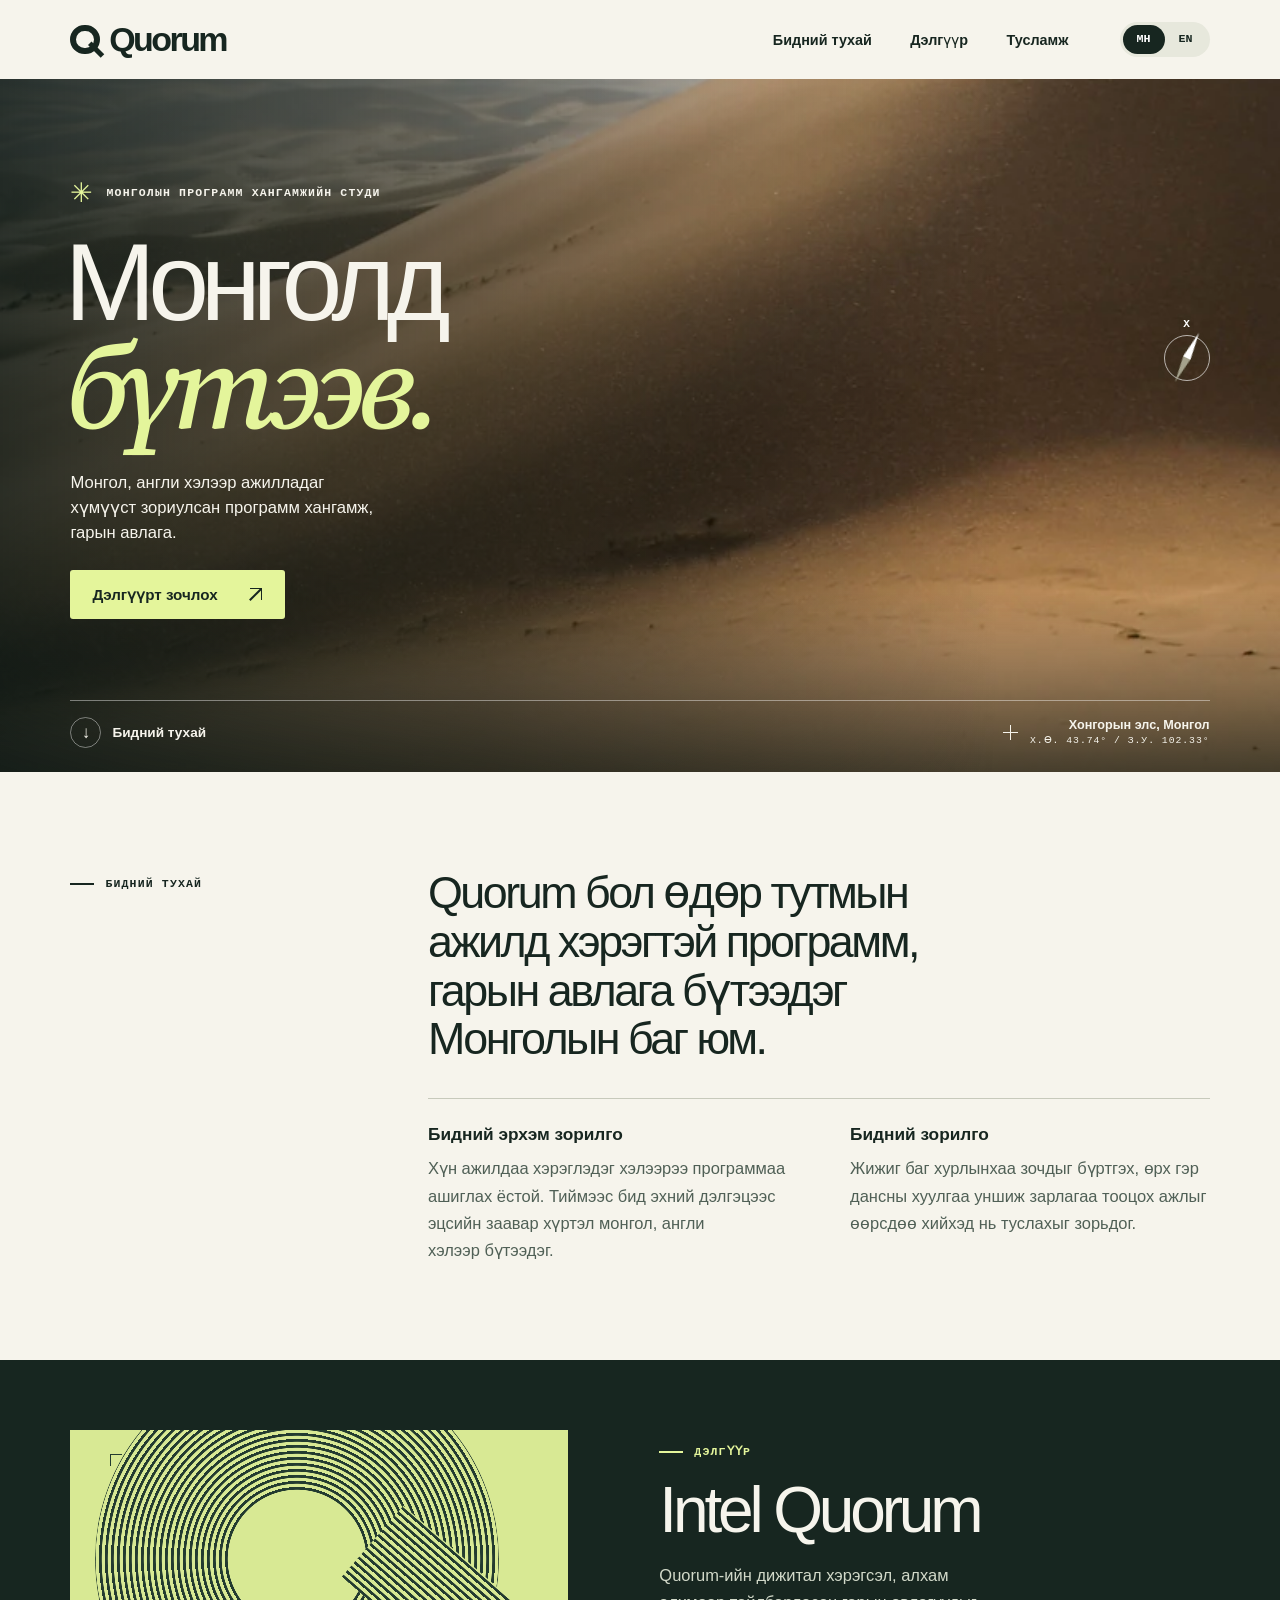
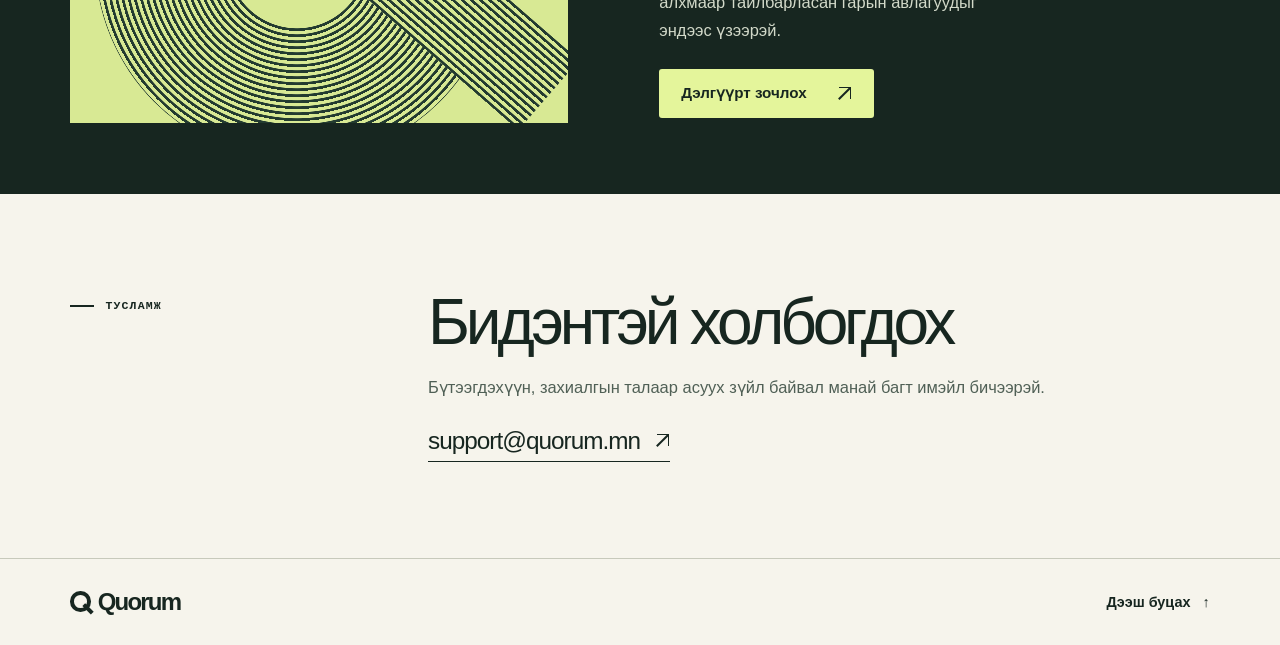
==== index.html @ 1ca5efc3 "Publish the Mongolian and English Quorum landing pages" ====
<!doctype html>
<html lang="mn">
<head>
  <meta charset="utf-8">
  <meta name="viewport" content="width=device-width,initial-scale=1">
  <title>Quorum — Монголд бүтээсэн программ хангамж</title>
  <meta name="description" content="Монгол, англи хэлээр ажилладаг хүмүүст зориулсан программ хангамж, гарын авлага.">
  <meta name="theme-color" content="#f6f4ec">
  <meta property="og:type" content="website">
  <meta property="og:title" content="Quorum — Монголд бүтээсэн программ хангамж">
  <meta property="og:description" content="Монгол, англи хэлээр ажилладаг хүмүүст зориулсан программ хангамж, гарын авлага.">
  <meta property="og:image" content="https://quorum.mn/assets/gobi.webp">
  <meta property="og:url" content="https://quorum.mn/">
  <link rel="canonical" href="https://quorum.mn/">
  <link rel="alternate" hreflang="mn" href="https://quorum.mn/">
  <link rel="alternate" hreflang="en" href="https://quorum.mn/en/">
  <link rel="alternate" hreflang="x-default" href="https://quorum.mn/">
  <link rel="icon" href="./assets/quorum.png" type="image/png">
  <link rel="preload" as="font" type="font/woff2" href="./assets/serif-italic.woff2" crossorigin>
  <link rel="stylesheet" href="./assets/site.css">
</head>
<body id="top">
  <a class="skip" href="#content">Үндсэн хэсэг рүү очих</a>
  <header class="mast wrap">
    <a class="wordmark" href="./"><i class="qmark" aria-hidden="true"></i>Quorum</a>
    <nav class="main-nav" aria-label="Үндсэн цэс">
      <a href="#story">Бидний тухай</a><a href="#store">Дэлгүүр</a><a href="#support">Тусламж</a>
    </nav>
    <nav class="languages" aria-label="Хэл сонгох">
      <a href="./" lang="mn" hreflang="mn" aria-label="Монгол" aria-current="page">МН</a>
      <a href="./en/" lang="en" hreflang="en" aria-label="English" aria-current="false">EN</a>
    </nav>
  </header>
  <main id="content">
    <section class="hero" aria-labelledby="hero-title">
      <picture class="landscape">
        <source media="(max-width: 680px)" srcset="./assets/gobi-small.webp">
        <img src="./assets/gobi.webp" width="1920" height="1080" fetchpriority="high" alt="Хонгорын элсний өндөр манхны оройгоор хоёр аялагч алхаж байна.">
      </picture>
      <div class="hero-inner wrap">
        <div class="hero-copy">
          <p class="plate"><i class="sun" aria-hidden="true">✳</i>Монголын программ хангамжийн студи</p>
          <h1 id="hero-title"><span>Монголд</span><em>бүтээв.</em></h1>
          <p class="hero-desc">Монгол, англи хэлээр ажилладаг хүмүүст зориулсан программ хангамж, гарын авлага.</p>
          <a class="store-button" href="https://intel.quorum.mn/">Дэлгүүрт зочлох<i class="arrow ne" aria-hidden="true"></i></a>
        </div>
        <div class="compass" aria-hidden="true"><span>Х</span><i></i></div>
        <div class="hero-foot">
          <a class="story-link" href="#story"><span class="down" aria-hidden="true">↓</span>Бидний тухай</a>
          <a class="caption" href="https://commons.wikimedia.org/wiki/File:Hiking_in_Khongoryn_Els_(Unsplash).jpg">
            <i class="cross" aria-hidden="true"></i><span>Хонгорын элс, Монгол<small>Х.Ө. 43.74° / З.У. 102.33°</small></span>
          </a>
        </div>
      </div>
    </section>
    <section id="story" class="story wrap" aria-labelledby="story-title">
      <div class="section-label"><i aria-hidden="true"></i>Бидний тухай</div>
      <div class="statement">
        <h2 id="story-title">Quorum бол өдөр тутмын ажилд хэрэгтэй программ, гарын авлага бүтээдэг Монголын баг юм.</h2>
        <div class="principles">
          <article><h3>Бидний эрхэм зорилго</h3><p>Хүн ажилдаа хэрэглэдэг хэлээрээ программаа ашиглах ёстой. Тиймээс бид эхний дэлгэцээс эцсийн заавар хүртэл монгол, англи хэлээр бүтээдэг.</p></article>
          <article><h3>Бидний зорилго</h3><p>Жижиг баг хурлынхаа зочдыг бүртгэх, өрх гэр дансны хуулгаа уншиж зарлагаа тооцох ажлыг өөрсдөө хийхэд нь туслахыг зорьдог.</p></article>
        </div>
      </div>
    </section>
    <section id="store" class="shop" aria-labelledby="shop-title">
      <div class="shop-grid wrap">
        <div class="print" aria-hidden="true"><span class="print-frame"></span><div class="print-q"></div><div class="print-tail"></div></div>
        <div class="shop-copy">
          <div class="section-label"><i aria-hidden="true"></i>Дэлгүүр</div>
          <h2 id="shop-title">Intel Quorum</h2>
          <p>Quorum-ийн дижитал хэрэгсэл, алхам алхмаар тайлбарласан гарын авлагуудыг эндээс үзээрэй.</p>
          <a class="store-button" href="https://intel.quorum.mn/">Дэлгүүрт зочлох<i class="arrow ne" aria-hidden="true"></i></a>
        </div>
      </div>
    </section>
    <section id="support" class="support wrap" aria-labelledby="support-title">
      <div class="section-label"><i aria-hidden="true"></i>Тусламж</div>
      <div>
        <h2 id="support-title">Бидэнтэй холбогдох</h2>
        <p>Бүтээгдэхүүн, захиалгын талаар асуух зүйл байвал манай багт имэйл бичээрэй.</p>
        <a class="email" href="mailto:support@quorum.mn">support@quorum.mn<i class="arrow ne" aria-hidden="true"></i></a>
      </div>
    </section>
  </main>
  <footer class="footer wrap">
    <a class="wordmark" href="#top"><i class="qmark" aria-hidden="true"></i>Quorum</a>
    <a class="back" href="#top">Дээш буцах<span aria-hidden="true">↑</span></a>
  </footer>
</body>
</html>
---- assets/site.css ----
@font-face {
  font-family: "Source Serif 4";
  src: url("serif-italic.woff2") format("woff2");
  font-style: italic;
  font-weight: 500;
  font-display: swap;
}

:root {
  --paper: #f6f4ec;
  --forest: #172620;
  --muted: #506056;
  --acid: #e4f59b;
  --line: #c7c9bb;
  --gutter: clamp(20px, 5.5vw, 94px);
  font-family: Inter, "Segoe UI", Arial, sans-serif;
  color: var(--forest);
  background: var(--paper);
  scroll-behavior: smooth;
}
* { box-sizing: border-box; }
body, h1, h2, h3, p { margin: 0; }
a { color: inherit; text-decoration: none; }
a:focus-visible { outline: 3px solid #1760bc; outline-offset: 4px; }
a:focus-visible:is(.hero a, .shop a) { outline-color: white; }
::selection { color: var(--forest); background: var(--acid); }
.wrap { width: min(100%, 1720px); padding-inline: var(--gutter); margin-inline: auto; }
.skip { position: fixed; top: -6rem; left: 1rem; z-index: 5; padding: 1rem; background: white; }
.skip:focus { top: 1rem; }
.mast { height: 79px; display: flex; align-items: center; gap: clamp(22px, 4vw, 70px); }
.wordmark { display: inline-flex; gap: .28em; align-items: center; font-size: 34px; font-weight: 725; letter-spacing: -.075em; line-height: 1.25; }
.qmark { position: relative; display: inline-block; width: .86em; height: .86em; border: .178em solid currentColor; border-radius: 50%; }
.qmark::after { content: ""; position: absolute; width: .52em; height: .16em; background: currentColor; transform: rotate(45deg); top: .46em; left: .30em; }
.main-nav { margin-left: auto; display: flex; gap: clamp(22px, 3vw, 46px); }
.main-nav a, .back { font-size: .9rem; font-weight: 580; }
.main-nav a { padding-block: 14px; }
.main-nav a:hover, .story-link:hover, .back:hover { text-decoration: underline; text-underline-offset: 5px; }
.languages { display: flex; background: #e7e8dc; padding: 3px; border-radius: 24px; }
.languages a { min-width: 42px; padding: 7px 8px; border-radius: 22px; text-align: center; font: 650 .73rem/1.2 ui-monospace, Consolas, monospace; }
.languages a[aria-current="page"] { background: var(--forest); color: white; }
.languages a:hover { text-decoration: underline; }

.hero { isolation: isolate; position: relative; overflow: hidden; color: var(--paper); background: #4d4a36; }
.landscape, .landscape img, .hero::after { position: absolute; inset: 0; width: 100%; height: 100%; }
.landscape { z-index: -2; }
.landscape img { object-fit: cover; object-position: 56% 48%; }
.hero::after {
  content: ""; z-index: -1;
  background: linear-gradient(90deg, rgb(13 24 21 / .86), rgb(22 27 20 / .55) 38%, transparent 78%),
    linear-gradient(0deg, rgb(18 24 18 / .74), transparent 26%);
}
.hero-inner { position: relative; display: flex; flex-direction: column; justify-content: center; min-height: clamp(590px, 77svh, 790px); padding-block: 62px 114px; }
.hero-copy { width: fit-content; max-width: 100%; }
.plate, .section-label, .caption small { font: 600 .72rem/1.4 ui-monospace, "Cascadia Mono", Consolas, monospace; letter-spacing: .1em; text-transform: uppercase; }
.plate { display: flex; align-items: center; gap: 12px; }
.sun { color: var(--acid); font: 400 27px/1 Arial, sans-serif; }
h1 { margin: 26px 0 26px -.055em; font-size: clamp(5.2rem, 8.55vw, 10rem); font-weight: 500; line-height: .9; letter-spacing: -.078em; }
h1 span, h1 em { display: block; }
h1 em { font: italic 500 1.07em/.97 "Source Serif 4", Georgia, serif; color: var(--acid); letter-spacing: -.075em; padding-inline: .015em .12em; }
.hero-desc { max-width: 36ch; font-size: clamp(1.04rem, 1.3vw, 1.23rem); line-height: 1.5; text-wrap: pretty; }
.store-button {
  display: inline-flex; align-items: center; justify-content: space-between; gap: 30px;
  margin-top: 25px; padding: 15px 22px; min-height: 49px; border-radius: 3px;
  color: var(--forest); background: var(--acid); font-size: .95rem; font-weight: 670;
  transition: background .2s, transform .2s;
}
.store-button:hover { background: white; transform: translateY(-2px); }
.arrow { width: 15px; height: 15px; position: relative; display: inline-block; flex: none; }
.arrow::before { content: ""; position: absolute; width: 11px; height: 11px; top: 1px; right: 1px; border-top: 1.7px solid; border-right: 1.7px solid; }
.arrow::after { content: ""; position: absolute; width: 16px; height: 1.7px; background: currentColor; right: 2px; top: 1px; transform-origin: right center; transform: rotate(-45deg); }
.compass { position: absolute; right: var(--gutter); top: 37%; width: 46px; height: 46px; border: 1px solid rgb(255 255 255 / .65); border-radius: 50%; color: white; filter: drop-shadow(0 1px 2px #3c321e); }
.compass span { position: absolute; left: 50%; bottom: calc(100% + 6px); transform: translateX(-50%); font: 600 11px/1 ui-monospace, monospace; }
.compass i { position: absolute; top: -6px; left: calc(50% - 4px); width: 8px; height: 55px; background: linear-gradient(to bottom, #fff 50%, #a4a18c 50%); clip-path: polygon(50% 0, 100% 50%, 50% 100%, 0 50%); transform: rotate(26deg); }
.hero-foot { position: absolute; inset: auto var(--gutter) 24px; border-top: 1px solid #ffffff6b; padding-top: 16px; display: flex; align-items: center; justify-content: space-between; gap: 14px; }
.story-link, .caption { display: inline-flex; align-items: center; }
.story-link { gap: 11px; font-size: .85rem; font-weight: 600; }
.down { width: 31px; height: 31px; display: grid; place-items: center; border: 1px solid #ffffff6b; border-radius: 50%; font-size: 17px; }
.caption { gap: 12px; text-align: right; font-size: .79rem; font-weight: 600; }
.caption small { display: block; font-size: .61rem; font-weight: 450; margin-top: 2px; }
.cross { display: inline-block; width: 15px; height: 15px; background: linear-gradient(currentColor, currentColor) center/100% 1px no-repeat, linear-gradient(currentColor, currentColor) center/1px 100% no-repeat; }

.story, .support { display: grid; grid-template-columns: 1fr 2.6fr; gap: 5%; padding-block: clamp(68px, 7.5vw, 128px); }
.section-label { display: flex; align-items: center; gap: 11px; align-self: start; margin-block: .7em; }
.section-label i { width: 24px; height: 2px; background: currentColor; }
.statement h2 { max-width: 23ch; font-size: clamp(2.4rem, 3.5vw, 4.3rem); line-height: 1.09; font-weight: 470; letter-spacing: -.055em; text-wrap: pretty; }
.principles { border-top: 1px solid var(--line); display: grid; grid-template-columns: 1fr 1fr; gap: 8%; padding-top: 25px; margin-top: 35px; }
.principles h3 { font-size: 1.08rem; font-weight: 650; margin-bottom: 10px; }
.principles p, .support p, .shop p { line-height: 1.65; font-size: 1.03rem; color: var(--muted); text-wrap: pretty; }
.shop { background: var(--forest); color: var(--paper); }
.shop-grid { display: grid; grid-template-columns: .95fr 1.05fr; align-items: center; gap: 8%; padding-block: clamp(46px, 5.5vw, 92px); }
.print { position: relative; isolation: isolate; overflow: hidden; aspect-ratio: 1.7; background: #d8e994; color: #233b30; }
.print-frame { position: absolute; inset: 8%; background: linear-gradient(currentColor, currentColor) top left/12px 1px no-repeat, linear-gradient(currentColor, currentColor) top left/1px 12px no-repeat, linear-gradient(currentColor, currentColor) bottom right/12px 1px no-repeat, linear-gradient(currentColor, currentColor) bottom right/1px 12px no-repeat; }
.print-q, .print-tail { position: absolute; }
.print-q { width: 81%; aspect-ratio: 1; left: 5%; top: -25%; border-radius: 50%; background: repeating-radial-gradient(ellipse at center, transparent 0 3px, currentColor 3.6px 6px); mask-image: radial-gradient(circle, transparent 0 24%, black 24.3%); }
.print-tail { left: 55%; top: 48%; width: 47%; height: 32%; transform: rotate(41deg); background: repeating-linear-gradient(0deg, currentColor 0 2.4px, #d8e994 3px 6px); }
.shop-copy h2, .support h2 { font-weight: 500; font-size: clamp(2.8rem, 5vw, 6.2rem); letter-spacing: -.065em; line-height: 1.03; margin: 18px 0; }
.shop-copy .section-label { color: var(--acid); }
.shop p { color: #d2d9c9; max-width: 36ch; }
.support h2 { margin-top: 0; }
.email { display: inline-flex; align-items: center; gap: .6em; margin-top: 20px; padding-block: 6px; border-bottom: 1px solid; font-size: clamp(1.06rem, 1.9vw, 1.8rem); letter-spacing: -.04em; overflow-wrap: anywhere; }
.email:hover { color: #3b6438; }
.footer { padding-block: 23px; border-top: 1px solid var(--line); display: flex; justify-content: space-between; align-items: center; }
.footer .wordmark { font-size: 24px; }
.back { display: flex; align-items: center; gap: 12px; min-height: 40px; }

@keyframes rise { from { opacity: 0; transform: translateY(24px); } to { opacity: 1; transform: none; } }
@keyframes develop { from { transform: scale(1.055); } to { transform: scale(1); } }
@keyframes settle { from { transform: rotate(-65deg); } to { transform: rotate(26deg); } }
@media (prefers-reduced-motion: no-preference) {
  .landscape img { animation: develop 3.4s cubic-bezier(.14,.72,.15,1) both; }
  .hero-copy h1 span, .hero-copy h1 em, .hero-desc, .hero-copy .store-button { animation: rise .76s cubic-bezier(.2,.8,.2,1) both; }
  .hero-copy h1 em { animation-delay: .1s; }
  .hero-desc, .hero-copy .store-button { animation-delay: .22s; }
  .compass i { animation: settle 1.55s cubic-bezier(.22,.7,.2,1.16) both; }
  @supports (animation-timeline: view()) {
    .print-q { animation: develop linear both; animation-timeline: view(); animation-range: entry 0% cover 80%; }
  }
}
@media (max-width: 800px) {
  .story, .support { grid-template-columns: 1fr; gap: 20px; }
}
@media (max-width: 680px) {
  :root { --gutter: clamp(18px, 5.5vw, 36px); }
  .mast { height: 64px; gap: 16px; }
  .wordmark { font-size: 29px; }
  .main-nav { gap: 0; }
  .main-nav a:not(:last-child) { display: none; }
  .languages a { min-width: 35px; padding: 8px 5px; }
  .hero-inner { min-height: clamp(575px, 79svh, 745px); padding-block: 64px 110px; }
  .landscape img { object-position: 60% 42%; }
  .hero::after { background: linear-gradient(90deg, #141e19ab, transparent 105%), linear-gradient(0deg, #17221bea, #20261b57 59%, #262b1d1a); }
  h1 { font-size: clamp(4.4rem, 16.5vw, 6.7rem); margin-block: 22px; }
  .plate { gap: 7px; font-size: .62rem; letter-spacing: .07em; }
  .sun { font-size: 23px; }
  .hero-desc { font-size: 1rem; max-width: 30ch; }
  .compass { top: 45px; right: calc(var(--gutter) + 4px); width: 29px; height: 29px; }
  .compass i { top: -5px; height: 37px; width: 6px; left: calc(50% - 3px); }
  .hero-foot { bottom: 18px; padding-top: 14px; }
  .caption { font-size: .69rem; gap: 6px; }
  .caption small { font-size: .54rem; }
  .story-link { font-size: .78rem; gap: 7px; }
  .story, .support { padding-block: 54px; }
  .statement h2 { font-size: clamp(2rem, 7.7vw, 3.2rem); }
  .principles { grid-template-columns: 1fr; gap: 22px; margin-top: 25px; }
  .shop-grid { grid-template-columns: 1fr; gap: 24px; padding-block: 35px 48px; }
  .print { aspect-ratio: 2.1; }
  .shop-copy h2 { margin-block: 12px; }
}
@media (prefers-reduced-motion: reduce) {
  :root { scroll-behavior: auto; }
  *, *::before, *::after { transition-duration: 0s !important; }
}
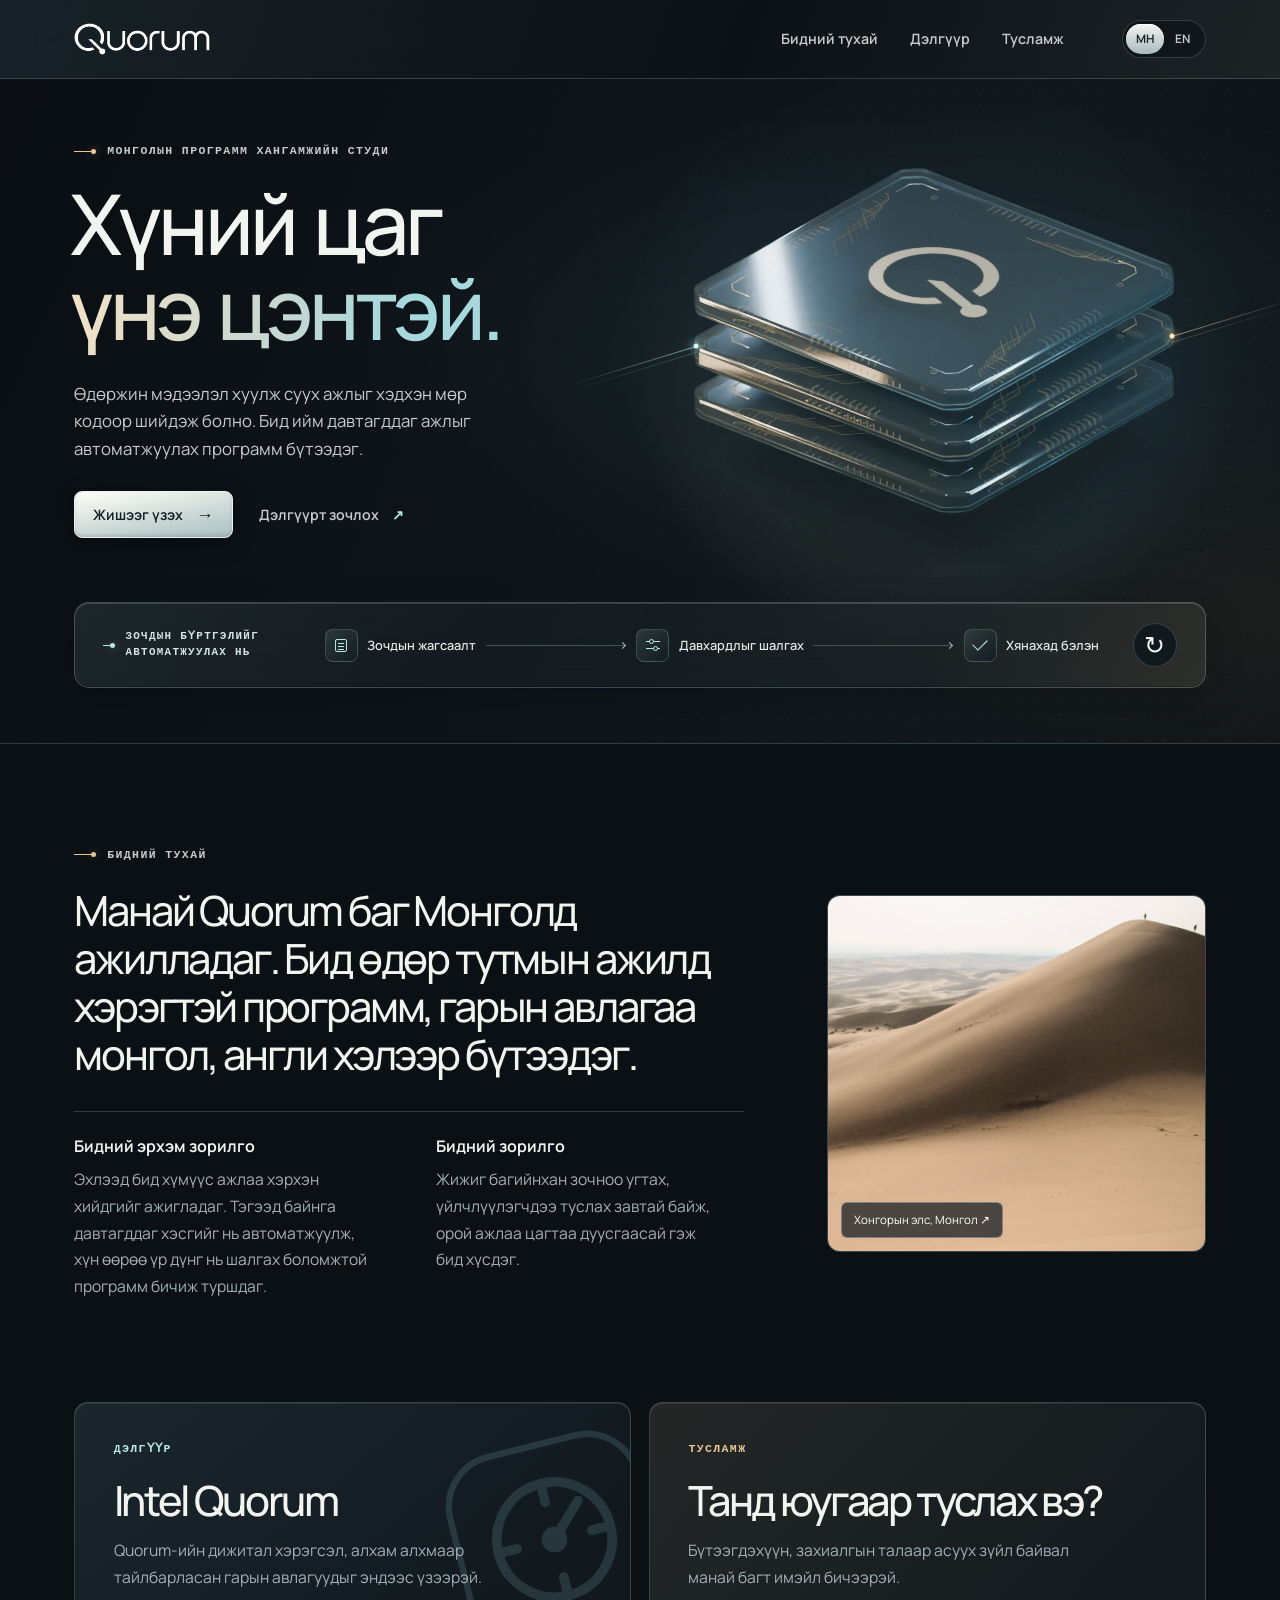
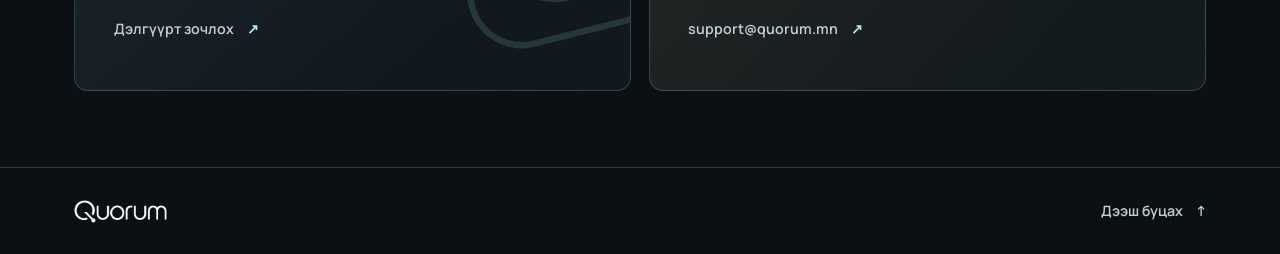
==== commit 41a72146: "Give Quorum a glass identity and animate the handoff to review" ====
--- a/index.html
+++ b/index.html
@@ -4,88 +4,103 @@
   <meta charset="utf-8">
   <meta name="viewport" content="width=device-width,initial-scale=1">
   <title>Quorum — Монголд бүтээсэн программ хангамж</title>
-  <meta name="description" content="Монгол, англи хэлээр ажилладаг хүмүүст зориулсан программ хангамж, гарын авлага.">
-  <meta name="theme-color" content="#f6f4ec">
+  <meta name="description" content="Өдөржин мэдээлэл хуулж суух ажлыг хэдхэн мөр кодоор шийдэж болно. Бид ийм давтагддаг ажлыг автоматжуулах программ бүтээдэг.">
+  <meta name="theme-color" content="#0b1014">
   <meta property="og:type" content="website">
   <meta property="og:title" content="Quorum — Монголд бүтээсэн программ хангамж">
-  <meta property="og:description" content="Монгол, англи хэлээр ажилладаг хүмүүст зориулсан программ хангамж, гарын авлага.">
-  <meta property="og:image" content="https://quorum.mn/assets/gobi.webp">
+  <meta property="og:description" content="Өдөржин мэдээлэл хуулж суух ажлыг хэдхэн мөр кодоор шийдэж болно. Бид ийм давтагддаг ажлыг автоматжуулах программ бүтээдэг.">
+  <meta property="og:image" content="https://quorum.mn/assets/optical-core.webp">
   <meta property="og:url" content="https://quorum.mn/">
   <link rel="canonical" href="https://quorum.mn/">
   <link rel="alternate" hreflang="mn" href="https://quorum.mn/">
   <link rel="alternate" hreflang="en" href="https://quorum.mn/en/">
   <link rel="alternate" hreflang="x-default" href="https://quorum.mn/">
-  <link rel="icon" href="./assets/quorum.png" type="image/png">
-  <link rel="preload" as="font" type="font/woff2" href="./assets/serif-italic.woff2" crossorigin>
-  <link rel="stylesheet" href="./assets/site.css">
+  <link rel="icon" href="./assets/quorum.png?v=2" type="image/png">
+  <link rel="stylesheet" href="./assets/site.css?v=glass">
+  <script defer src="./assets/flow.js"></script>
 </head>
 <body id="top">
   <a class="skip" href="#content">Үндсэн хэсэг рүү очих</a>
-  <header class="mast wrap">
-    <a class="wordmark" href="./"><i class="qmark" aria-hidden="true"></i>Quorum</a>
-    <nav class="main-nav" aria-label="Үндсэн цэс">
-      <a href="#story">Бидний тухай</a><a href="#store">Дэлгүүр</a><a href="#support">Тусламж</a>
-    </nav>
-    <nav class="languages" aria-label="Хэл сонгох">
-      <a href="./" lang="mn" hreflang="mn" aria-label="Монгол" aria-current="page">МН</a>
-      <a href="./en/" lang="en" hreflang="en" aria-label="English" aria-current="false">EN</a>
-    </nav>
+  <header class="mast">
+    <div class="wrap mast-inner">
+      <a class="wordmark" href="./"><img src="./assets/wordmark.webp" alt="Quorum" width="504" height="121"></a>
+      <nav class="main-nav" aria-label="Үндсэн цэс">
+        <a href="#story">Бидний тухай</a><a href="#store">Дэлгүүр</a><a href="#support">Тусламж</a>
+      </nav>
+      <nav class="languages" aria-label="Хэл сонгох">
+        <a href="./" lang="mn" hreflang="mn" aria-label="Монгол" aria-current="page">МН</a>
+        <a href="./en/" lang="en" hreflang="en" aria-label="English" aria-current="false">EN</a>
+      </nav>
+    </div>
   </header>
   <main id="content">
     <section class="hero" aria-labelledby="hero-title">
-      <picture class="landscape">
-        <source media="(max-width: 680px)" srcset="./assets/gobi-small.webp">
-        <img src="./assets/gobi.webp" width="1920" height="1080" fetchpriority="high" alt="Хонгорын элсний өндөр манхны оройгоор хоёр аялагч алхаж байна.">
-      </picture>
-      <div class="hero-inner wrap">
+      <div class="hero-grid wrap">
         <div class="hero-copy">
-          <p class="plate"><i class="sun" aria-hidden="true">✳</i>Монголын программ хангамжийн студи</p>
-          <h1 id="hero-title"><span>Монголд</span><em>бүтээв.</em></h1>
-          <p class="hero-desc">Монгол, англи хэлээр ажилладаг хүмүүст зориулсан программ хангамж, гарын авлага.</p>
-          <a class="store-button" href="https://intel.quorum.mn/">Дэлгүүрт зочлох<i class="arrow ne" aria-hidden="true"></i></a>
+          <p class="eyebrow studio"><i aria-hidden="true"></i>Монголын программ хангамжийн студи</p>
+          <h1 id="hero-title"><span>Хүний цаг</span><em>үнэ цэнтэй.</em></h1>
+          <p class="hero-desc">Өдөржин мэдээлэл хуулж суух ажлыг хэдхэн мөр кодоор шийдэж болно. Бид ийм давтагддаг ажлыг автоматжуулах программ бүтээдэг.</p>
+          <div class="actions">
+            <a class="button" href="#workflow">Жишээг үзэх<span aria-hidden="true">→</span></a>
+            <a class="text-link" href="https://intel.quorum.mn/">Дэлгүүрт зочлох<span aria-hidden="true">↗</span></a>
+          </div>
         </div>
-        <div class="compass" aria-hidden="true"><span>Х</span><i></i></div>
-        <div class="hero-foot">
-          <a class="story-link" href="#story"><span class="down" aria-hidden="true">↓</span>Бидний тухай</a>
-          <a class="caption" href="https://commons.wikimedia.org/wiki/File:Hiking_in_Khongoryn_Els_(Unsplash).jpg">
-            <i class="cross" aria-hidden="true"></i><span>Хонгорын элс, Монгол<small>Х.Ө. 43.74° / З.У. 102.33°</small></span>
-          </a>
+        <div class="instrument" aria-hidden="true">
+          <div class="circuit-board">
+            <i class="trace rail-in"></i><i class="trace rail-out"></i>
+            <i class="trace rail-in fine"></i><i class="trace rail-out fine"></i>
+            <img class="core" src="./assets/optical-core.webp" alt="" width="1152" height="1152" fetchpriority="high">
+            <i class="glass-light"></i>
+            <i class="port in-port"></i><i class="port out-port"></i>
+          </div>
         </div>
+      </div>
+      <div class="wrap flow-wrap">
+        <figure class="workflow" id="workflow" tabindex="-1">
+          <figcaption><i aria-hidden="true" class="signal"></i>Зочдын бүртгэлийг автоматжуулах нь</figcaption>
+          <ol class="steps">
+            <li><span class="step-icon"><i class="list-icon" aria-hidden="true"></i></span>Зочдын жагсаалт<i class="wire" aria-hidden="true"></i></li>
+            <li><span class="step-icon"><i class="check-icon" aria-hidden="true"></i></span>Давхардлыг шалгах<i class="wire" aria-hidden="true"></i></li>
+            <li><span class="step-icon"><i class="review-icon" aria-hidden="true"></i></span>Хянахад бэлэн</li>
+          </ol>
+          <button type="button" class="replay" aria-label="Жишээг дахин үзэх" title="Жишээг дахин үзэх" hidden><span aria-hidden="true">↻</span></button>
+        </figure>
       </div>
     </section>
     <section id="story" class="story wrap" aria-labelledby="story-title">
-      <div class="section-label"><i aria-hidden="true"></i>Бидний тухай</div>
-      <div class="statement">
-        <h2 id="story-title">Quorum бол өдөр тутмын ажилд хэрэгтэй программ, гарын авлага бүтээдэг Монголын баг юм.</h2>
+      <div class="story-copy">
+        <p class="eyebrow"><i aria-hidden="true"></i>Бидний тухай</p>
+        <h2 id="story-title">Манай Quorum баг Монголд ажилладаг. Бид өдөр тутмын ажилд хэрэгтэй программ, гарын авлагаа монгол, англи хэлээр бүтээдэг.</h2>
         <div class="principles">
-          <article><h3>Бидний эрхэм зорилго</h3><p>Хүн ажилдаа хэрэглэдэг хэлээрээ программаа ашиглах ёстой. Тиймээс бид эхний дэлгэцээс эцсийн заавар хүртэл монгол, англи хэлээр бүтээдэг.</p></article>
-          <article><h3>Бидний зорилго</h3><p>Жижиг баг хурлынхаа зочдыг бүртгэх, өрх гэр дансны хуулгаа уншиж зарлагаа тооцох ажлыг өөрсдөө хийхэд нь туслахыг зорьдог.</p></article>
+          <article><h3>Бидний эрхэм зорилго</h3><p>Эхлээд бид хүмүүс ажлаа хэрхэн хийдгийг ажигладаг. Тэгээд байнга давтагддаг хэсгийг нь автоматжуулж, хүн өөрөө үр дүнг нь шалгах боломжтой программ бичиж туршдаг.</p></article>
+          <article><h3>Бидний зорилго</h3><p>Жижиг багийнхан зочноо угтах, үйлчлүүлэгчдээ туслах завтай байж, орой ажлаа цагтаа дуусгаасай гэж бид хүсдэг.</p></article>
         </div>
       </div>
+      <figure class="place">
+        <picture>
+          <source media="(max-width: 620px)" srcset="./assets/gobi-small.webp">
+          <img src="./assets/gobi.webp" width="1920" height="1080" alt="Хонгорын элсний өндөр манхны оройгоор хоёр аялагч алхаж байна." loading="lazy">
+        </picture>
+        <figcaption><a href="https://commons.wikimedia.org/wiki/File:Hiking_in_Khongoryn_Els_(Unsplash).jpg">Хонгорын элс, Монгол <span aria-hidden="true">↗</span></a></figcaption>
+      </figure>
     </section>
-    <section id="store" class="shop" aria-labelledby="shop-title">
-      <div class="shop-grid wrap">
-        <div class="print" aria-hidden="true"><span class="print-frame"></span><div class="print-q"></div><div class="print-tail"></div></div>
-        <div class="shop-copy">
-          <div class="section-label"><i aria-hidden="true"></i>Дэлгүүр</div>
-          <h2 id="shop-title">Intel Quorum</h2>
-          <p>Quorum-ийн дижитал хэрэгсэл, алхам алхмаар тайлбарласан гарын авлагуудыг эндээс үзээрэй.</p>
-          <a class="store-button" href="https://intel.quorum.mn/">Дэлгүүрт зочлох<i class="arrow ne" aria-hidden="true"></i></a>
-        </div>
-      </div>
-    </section>
-    <section id="support" class="support wrap" aria-labelledby="support-title">
-      <div class="section-label"><i aria-hidden="true"></i>Тусламж</div>
-      <div>
-        <h2 id="support-title">Бидэнтэй холбогдох</h2>
-        <p>Бүтээгдэхүүн, захиалгын талаар асуух зүйл байвал манай багт имэйл бичээрэй.</p>
-        <a class="email" href="mailto:support@quorum.mn">support@quorum.mn<i class="arrow ne" aria-hidden="true"></i></a>
-      </div>
-    </section>
+    <div class="destinations wrap">
+      <section id="store" class="destination store" aria-labelledby="shop-title">
+        <i class="dial" aria-hidden="true"></i>
+        <p class="eyebrow">Дэлгүүр</p>
+        <h2 id="shop-title">Intel Quorum</h2><p>Quorum-ийн дижитал хэрэгсэл, алхам алхмаар тайлбарласан гарын авлагуудыг эндээс үзээрэй.</p>
+        <a class="text-link" href="https://intel.quorum.mn/">Дэлгүүрт зочлох <span aria-hidden="true">↗</span></a>
+      </section>
+      <section id="support" class="destination support" aria-labelledby="support-title">
+        <p class="eyebrow">Тусламж</p>
+        <h2 id="support-title">Танд юугаар туслах вэ?</h2><p>Бүтээгдэхүүн, захиалгын талаар асуух зүйл байвал манай багт имэйл бичээрэй.</p>
+        <a class="text-link" href="mailto:support@quorum.mn">support@quorum.mn <span aria-hidden="true">↗</span></a>
+      </section>
+    </div>
   </main>
-  <footer class="footer wrap">
-    <a class="wordmark" href="#top"><i class="qmark" aria-hidden="true"></i>Quorum</a>
-    <a class="back" href="#top">Дээш буцах<span aria-hidden="true">↑</span></a>
+  <footer class="wrap footer">
+    <a class="wordmark" href="#top"><img src="./assets/wordmark.webp" width="504" height="121" alt="Quorum"></a>
+    <a class="text-link" href="#top">Дээш буцах <span aria-hidden="true">↑</span></a>
   </footer>
 </body>
 </html>
--- a/assets/site.css
+++ b/assets/site.css
@@ -1,152 +1,186 @@
 @font-face {
-  font-family: "Source Serif 4";
-  src: url("serif-italic.woff2") format("woff2");
-  font-style: italic;
-  font-weight: 500;
-  font-display: swap;
+  font-family: Manrope; src: url("manrope-cyrillic-ext.woff2") format("woff2");
+  font-style: normal; font-weight: 400 800; font-display: swap;
+  unicode-range: U+0460-052F,U+1C80-1C8A,U+20B4,U+2DE0-2DFF,U+A640-A69F,U+FE2E-FE2F;
 }
-
+@font-face {
+  font-family: Manrope; src: url("manrope-cyrillic.woff2") format("woff2");
+  font-style: normal; font-weight: 400 800; font-display: swap;
+  unicode-range: U+0301,U+0400-045F,U+0490-0491,U+04B0-04B1,U+2116;
+}
+@font-face {
+  font-family: Manrope; src: url("manrope-latin.woff2") format("woff2");
+  font-style: normal; font-weight: 400 800; font-display: swap;
+  unicode-range: U+0000-00FF,U+0131,U+0152-0153,U+02BB-02BC,U+02C6,U+02DA,U+02DC,U+0304,U+0308,U+0329,U+2000-206F,U+20AC,U+2122,U+2191,U+2193,U+2212,U+2215,U+FEFF,U+FFFD;
+}
 :root {
-  --paper: #f6f4ec;
-  --forest: #172620;
-  --muted: #506056;
-  --acid: #e4f59b;
-  --line: #c7c9bb;
-  --gutter: clamp(20px, 5.5vw, 94px);
-  font-family: Inter, "Segoe UI", Arial, sans-serif;
-  color: var(--forest);
-  background: var(--paper);
-  scroll-behavior: smooth;
+  color-scheme: dark;
+  --ink: #0b1014; --white: #f2f4ef; --silver: #c3cccf; --muted: #a3b0b6;
+  --ice: #b7e9e8; --gold: #e8c894; --edge: rgb(198 224 229 / .2);
+  --gutter: clamp(20px, 5.8vw, 92px);
+  font: 400 100%/1.55 Manrope, "Segoe UI", sans-serif;
+  background: var(--ink); color: var(--white); scroll-behavior: smooth; scroll-padding-top: 90px;
 }
 * { box-sizing: border-box; }
-body, h1, h2, h3, p { margin: 0; }
+body, figure, h1, h2, h3, p, ol { margin: 0; }
 a { color: inherit; text-decoration: none; }
-a:focus-visible { outline: 3px solid #1760bc; outline-offset: 4px; }
-a:focus-visible:is(.hero a, .shop a) { outline-color: white; }
-::selection { color: var(--forest); background: var(--acid); }
-.wrap { width: min(100%, 1720px); padding-inline: var(--gutter); margin-inline: auto; }
-.skip { position: fixed; top: -6rem; left: 1rem; z-index: 5; padding: 1rem; background: white; }
-.skip:focus { top: 1rem; }
-.mast { height: 79px; display: flex; align-items: center; gap: clamp(22px, 4vw, 70px); }
-.wordmark { display: inline-flex; gap: .28em; align-items: center; font-size: 34px; font-weight: 725; letter-spacing: -.075em; line-height: 1.25; }
-.qmark { position: relative; display: inline-block; width: .86em; height: .86em; border: .178em solid currentColor; border-radius: 50%; }
-.qmark::after { content: ""; position: absolute; width: .52em; height: .16em; background: currentColor; transform: rotate(45deg); top: .46em; left: .30em; }
-.main-nav { margin-left: auto; display: flex; gap: clamp(22px, 3vw, 46px); }
-.main-nav a, .back { font-size: .9rem; font-weight: 580; }
-.main-nav a { padding-block: 14px; }
-.main-nav a:hover, .story-link:hover, .back:hover { text-decoration: underline; text-underline-offset: 5px; }
-.languages { display: flex; background: #e7e8dc; padding: 3px; border-radius: 24px; }
-.languages a { min-width: 42px; padding: 7px 8px; border-radius: 22px; text-align: center; font: 650 .73rem/1.2 ui-monospace, Consolas, monospace; }
-.languages a[aria-current="page"] { background: var(--forest); color: white; }
-.languages a:hover { text-decoration: underline; }
-
-.hero { isolation: isolate; position: relative; overflow: hidden; color: var(--paper); background: #4d4a36; }
-.landscape, .landscape img, .hero::after { position: absolute; inset: 0; width: 100%; height: 100%; }
-.landscape { z-index: -2; }
-.landscape img { object-fit: cover; object-position: 56% 48%; }
-.hero::after {
-  content: ""; z-index: -1;
-  background: linear-gradient(90deg, rgb(13 24 21 / .86), rgb(22 27 20 / .55) 38%, transparent 78%),
-    linear-gradient(0deg, rgb(18 24 18 / .74), transparent 26%);
+a, button { -webkit-tap-highlight-color: transparent; }
+button { color: inherit; font: inherit; }
+a:focus-visible, button:focus-visible { outline: 2px solid var(--ice); outline-offset: 5px; }
+::selection { background: var(--ice); color: var(--ink); }
+.wrap { width: min(100%, 1560px); margin-inline: auto; padding-inline: var(--gutter); }
+.skip { position: fixed; z-index: 10; left: 12px; top: -100px; background: var(--white); color: var(--ink); padding: 10px 20px; }
+.skip:focus { top: 10px; }
+.mast { position: sticky; top: 0; z-index: 2; border-bottom: 1px solid var(--edge); background: linear-gradient(110deg, #1a242bde, #0d1216d9 58%, #212628d9); backdrop-filter: blur(22px) saturate(1.25); }
+.mast-inner { height: 78px; display: flex; align-items: center; gap: clamp(26px, 4.5vw, 76px); }
+.wordmark { display: inline-flex; min-height: 44px; align-items: center; }
+.wordmark img { display: block; width: 136px; height: auto; }
+.main-nav { display: flex; align-items: center; gap: clamp(18px, 2.5vw, 40px); margin-left: auto; }
+.main-nav a, .text-link, .button { font-size: .89rem; font-weight: 620; }
+.main-nav a { color: var(--silver); padding-block: 11px; }
+.main-nav a:hover, .text-link:hover { color: white; text-decoration: underline; text-underline-offset: 5px; }
+.languages { display: flex; align-items: center; border-radius: 30px; padding: 3px; border: 1px solid var(--edge); background: #0a101489; }
+.languages a { border-radius: inherit; min-width: 38px; text-align: center; padding: 6px; color: var(--silver); font: 650 .74rem/1.45 Manrope, sans-serif; }
+.languages a[aria-current="page"] { color: #182328; background: linear-gradient(#f1f5f3,#aab9bb); box-shadow: inset 0 1px white; }
+.hero {
+  position: relative; isolation: isolate; overflow: hidden; padding-bottom: clamp(36px, 4.3vw, 72px);
+  background: radial-gradient(ellipse at 72% 40%, #22343a80, transparent 44%), radial-gradient(ellipse at 100% 80%, #35322658, transparent 34%), linear-gradient(115deg, #0a0e13, #10181d 68%, #0d1216);
+  border-bottom: 1px solid var(--edge);
 }
-.hero-inner { position: relative; display: flex; flex-direction: column; justify-content: center; min-height: clamp(590px, 77svh, 790px); padding-block: 62px 114px; }
-.hero-copy { width: fit-content; max-width: 100%; }
-.plate, .section-label, .caption small { font: 600 .72rem/1.4 ui-monospace, "Cascadia Mono", Consolas, monospace; letter-spacing: .1em; text-transform: uppercase; }
-.plate { display: flex; align-items: center; gap: 12px; }
-.sun { color: var(--acid); font: 400 27px/1 Arial, sans-serif; }
-h1 { margin: 26px 0 26px -.055em; font-size: clamp(5.2rem, 8.55vw, 10rem); font-weight: 500; line-height: .9; letter-spacing: -.078em; }
+.hero::before { content: ""; position: absolute; inset: 0; z-index: -1; background-image: radial-gradient(#c2dae04a .65px, transparent .8px); background-size: 21px 21px; mask-image: linear-gradient(90deg, transparent 23%, #0004 59%, #0009); }
+.hero-grid { display: grid; grid-template-columns: 1fr 1fr; align-items: center; position: relative; min-height: clamp(440px, 37.8vw, 605px); }
+.hero-copy { z-index: 1; padding-block: clamp(48px, 5vw, 78px); }
+.eyebrow, .workflow figcaption { font: 600 .72rem/1.45 ui-monospace, Consolas, monospace; text-transform: uppercase; letter-spacing: .12em; color: var(--silver); }
+.eyebrow { display: flex; align-items: center; gap: 11px; }
+.eyebrow > i, .signal { position: relative; width: 22px; height: 1px; background: var(--gold); flex: none; }
+.eyebrow > i::after, .signal::after { content: ""; position: absolute; right: 0; top: -2px; width: 5px; height: 5px; background: var(--gold); border-radius: 100%; box-shadow: 0 0 9px #f0d09a65; }
+h1 { font-size: clamp(3.7rem, 6.55vw, 6.8rem); line-height: 1.01; letter-spacing: -.058em; word-spacing: .055em; font-weight: 510; margin: .26em 0 .28em -.055em; }
+html:lang(mn) h1 { letter-spacing: -.046em; }
 h1 span, h1 em { display: block; }
-h1 em { font: italic 500 1.07em/.97 "Source Serif 4", Georgia, serif; color: var(--acid); letter-spacing: -.075em; padding-inline: .015em .12em; }
-.hero-desc { max-width: 36ch; font-size: clamp(1.04rem, 1.3vw, 1.23rem); line-height: 1.5; text-wrap: pretty; }
-.store-button {
-  display: inline-flex; align-items: center; justify-content: space-between; gap: 30px;
-  margin-top: 25px; padding: 15px 22px; min-height: 49px; border-radius: 3px;
-  color: var(--forest); background: var(--acid); font-size: .95rem; font-weight: 670;
-  transition: background .2s, transform .2s;
+h1 em { font-weight: 500; font-style: normal; padding: 0 .045em .07em 0; color: var(--ice); background: linear-gradient(102deg, #f3e2c6, #cad7d0 45%, #a6d8dd 75%); background-clip: text; -webkit-text-fill-color: transparent; width: fit-content; }
+.hero-desc { font-size: clamp(1.05rem, 1.3vw, 1.25rem); line-height: 1.62; max-width: 42ch; color: var(--silver); text-wrap: pretty; }
+.actions { margin-top: clamp(22px, 2.3vw, 35px); display: flex; align-items: center; flex-wrap: wrap; gap: 15px 26px; }
+.button, .text-link { display: inline-flex; align-items: center; min-height: 44px; gap: 13px; }
+.button { min-height: 47px; padding: 11px 18px; color: #142027; border: 1px solid #e9f0ef; border-radius: 8px; background: linear-gradient(170deg, #f9faf3 8%, #c2d1d0 70%, #abbfc1); box-shadow: inset 0 -2px 3px #52636939, 0 5px 22px #0005; }
+.button span { font-size: 1.1rem; line-height: 1; }
+.button:hover { background: #fffdf5; }
+.text-link { color: var(--silver); }
+.text-link span { color: var(--ice); }
+.instrument { align-self: stretch; position: relative; min-width: 0; }
+.circuit-board { position: absolute; width: 111%; aspect-ratio: 1; left: 52%; top: 50%; transform: translate(-50%,-50%); mix-blend-mode: screen; }
+.core { width: 100%; height: 100%; display: block; mix-blend-mode: screen; mask-image: radial-gradient(ellipse closest-side, black 74%, transparent 100%); }
+.glass-light { position: absolute; inset: 0; pointer-events: none; opacity: 0; background: linear-gradient(115deg, transparent 40%, #c9f5ff6b 49%, #fff9e99c 50%, transparent 59%) 120% center / 260% 100%; clip-path: polygon(12% 42%,46.5% 23%,49.2% 22.8%,87.4% 38.8%,87.8% 41.2%,54% 58.2%,50.2% 59%,13% 45.5%); }
+.trace { position: absolute; z-index: -1; height: 1px; width: 22%; background: linear-gradient(90deg, transparent, #97dce39e); transform-origin: right; }
+.rail-in { left: -9.9%; top: 50.8%; transform: rotate(-17deg); }
+.rail-out { right: -9.9%; top: 49.2%; transform-origin: left; transform: rotate(-17deg); background: linear-gradient(90deg,#e5c5989e,transparent); }
+.trace.fine { margin-top: 6px; opacity: .36; }
+.trace:not(.fine)::after { content: ""; position: absolute; inset: -1px 0; background: linear-gradient(90deg, transparent 15%, #cef7f7 85%, white); border-radius: 3px; width: 23%; opacity: 0; filter: drop-shadow(0 0 4px #8bdfed); }
+.rail-out:not(.fine)::after { background: linear-gradient(90deg, transparent, #ffe0b0); }
+.port { position: absolute; display: block; width: 5px; height: 5px; border-radius: 50%; background: #d0f8fa; box-shadow: 0 0 9px 2px #8be2e69c; }
+.in-port { left: 12.1%; top: 50.8%; translate: -50% -50%; }
+.out-port { left: 87.9%; top: 49.2%; translate: -50% -50%; background: #ffe3ae; box-shadow: 0 0 9px 2px #f8cd7b80; }
+.flow-wrap { position: relative; z-index: 1; }
+.workflow { display: grid; grid-template-columns: minmax(150px, .68fr) minmax(0, 2.8fr) auto; align-items: center; gap: clamp(12px, 2.6vw, 40px); padding: 20px clamp(16px, 2.2vw, 34px); border: 1px solid #cedee43a; border-radius: 15px; background: linear-gradient(130deg,#b2dce31c,#6d7c8311 34%,#38484924 75%,#e3d7b91c); box-shadow: inset 0 1px #f0fdff27, inset 0 -1px #0003, 0 12px 38px #0003; backdrop-filter: blur(20px); }
+.workflow figcaption { color: #d4e5e5; display: flex; align-items: center; gap: 10px; max-width: 24ch; font-size: .68rem; }
+.workflow:focus-visible { outline: 2px solid var(--ice); outline-offset: 4px; }
+.signal { width: 12px; background: var(--ice); }
+.signal::after { background: var(--ice); }
+.steps { display: flex; list-style: none; padding: 0; min-width: 0; }
+.steps li { display: flex; align-items: center; gap: clamp(6px, .75vw, 12px); flex: 1 1 auto; color: #e7edeb; font-size: clamp(.78rem, 1vw, .96rem); line-height: 1.3; font-weight: 550; }
+.steps li:last-child { flex: 0 1 auto; }
+.step-icon { width: 33px; height: 33px; flex: none; border: 1px solid #8fa9b14d; border-radius: 8px; display: grid; place-items: center; background: linear-gradient(140deg,#3a4a4d9e,#141c22); color: var(--ice); }
+.step-icon i { display: block; position: relative; }
+.list-icon { width: 12px; height: 13px; border: 1.25px solid currentColor; border-radius: 2px; }
+.list-icon::after { content: ""; position: absolute; left: 2px; right: 2px; top: 3px; height: 1px; background: currentColor; box-shadow: 0 3px currentColor,0 6px currentColor; }
+.check-icon { width: 14px; height: 15px; background: linear-gradient(currentColor,currentColor) left 3px/100% 1px no-repeat,linear-gradient(currentColor,currentColor) left 10px/100% 1px no-repeat; }
+.check-icon::before, .check-icon::after { content: ""; position: absolute; width: 3px; height: 3px; border: 1px solid currentColor; border-radius: 50%; background: #203036; }
+.check-icon::before { top: 1px; left: 3px; }.check-icon::after { top: 8px; right: 2px; }
+.review-icon { width: 14px; height: 8px; border-left: 1.6px solid currentColor; border-bottom: 1.6px solid currentColor; transform: translateY(-2px) rotate(-45deg); }
+.wire { position: relative; flex: 1 0 12px; margin-right: clamp(5px,.9vw,14px); height: 1px; background: #829da269; overflow: visible; }
+.wire::before { content: ""; position: absolute; right: 0; width: 4px; height: 4px; border-top: 1px solid #a9bdbf; border-right: 1px solid #a9bdbf; transform: translateY(-2px) rotate(45deg); }
+.wire::after { content: ""; position: absolute; width: 28%; left: 0; top: -1px; height: 3px; border-radius: 5px; background: linear-gradient(90deg,transparent,var(--ice)); filter: drop-shadow(0 0 3px #6bffff); opacity: 0; }
+.replay { border: 1px solid var(--edge); border-radius: 50%; background: #10191e; cursor: pointer; min-width: 44px; min-height: 44px; font: 400 25px/1 "Segoe UI Symbol", sans-serif; }
+.replay:hover { background: #27343b; color: var(--ice); }
+.replay[hidden] { display: none; }
+.story { padding-block: clamp(68px, 8vw, 128px); display: grid; grid-template-columns: 1.38fr .78fr; align-items: center; gap: clamp(32px, 6.5vw, 105px); }
+.story h2 { font-size: clamp(2rem, 3.25vw, 3.65rem); font-weight: 470; line-height: 1.15; letter-spacing: -.052em; margin: 24px 0 32px; text-wrap: pretty; }
+.principles { display: grid; grid-template-columns: 1fr 1fr; gap: 8%; padding-top: 22px; border-top: 1px solid var(--edge); }
+.principles h3 { font-size: 1rem; font-weight: 650; margin-bottom: 8px; }
+.principles p, .destination > p:not(.eyebrow) { font-size: .98rem; line-height: 1.7; color: var(--muted); text-wrap: pretty; }
+.place { position: relative; overflow: hidden; border: 1px solid var(--edge); border-radius: 13px; background: #192026; }
+.place img { width: 100%; display: block; aspect-ratio: 1.06; height: auto; object-fit: cover; object-position: 68% 50%; filter: saturate(.72); }
+.place figcaption { position: absolute; bottom: 13px; left: 13px; border-radius: 6px; border: 1px solid #ffffff54; color: white; background: #111a20b8; backdrop-filter: blur(12px); font-size: .72rem; }
+.place figcaption a { display: block; padding: 8px 12px; }
+.destinations { display: grid; grid-template-columns: 1fr 1fr; gap: 18px; padding-bottom: clamp(55px, 6vw, 100px); }
+.destination { position: relative; overflow: hidden; isolation: isolate; padding: clamp(24px, 3vw, 48px); border-radius: 14px; border: 1px solid var(--edge); box-shadow: inset 0 1px #f3fcff14; background: linear-gradient(140deg,#1b272d,#11191f 73%); }
+.support { background: linear-gradient(132deg,#242726,#141b1e 76%); }
+.destination .eyebrow { color: var(--ice); }
+.support .eyebrow { color: var(--gold); }
+.destination h2 { font-weight: 520; font-size: clamp(2rem, 3.25vw, 3.7rem); line-height: 1.1; letter-spacing: -.056em; margin: 20px 0 13px; }
+.destination > p { max-width: 40ch; }
+.destination .text-link { margin-top: 17px; }
+.dial { display: block; position: absolute; right: -5%; top: 12%; z-index: -1; width: 37%; aspect-ratio: 1; transform: rotate(-14deg); background: #9cdbe3; opacity: .15; mask: url("intel-dial.svg") center/contain no-repeat; }
+.footer { display: flex; align-items: center; justify-content: space-between; padding-block: 21px; border-top: 1px solid var(--edge); }
+.footer img { width: 93px; }
+@keyframes signal-travel { 0% {transform:translateX(0);opacity:0} 15%,77% {opacity:1} 100% {transform:translateX(263%);opacity:0} }
+@keyframes terminal-glow { 35%,65% {border-color:#b5e7eac9; color:white; box-shadow:0 0 15px #91c6d132,inset 0 0 13px #85c4da25} }
+@keyframes arrive { from {transform:translateY(13px); opacity:.2} to {transform:none;opacity:1} }
+@keyframes refract { 0% {background-position: 120% center;opacity:0} 20%,70% {opacity:.48} 100% {background-position: -20% center;opacity:0} }
+@media (prefers-reduced-motion: no-preference) {
+  .hero-copy h1 { animation: arrive .65s ease-out both; }
+  .hero.running .wire::after { animation: signal-travel .78s ease-in-out .5s both; }
+  .hero.running li:nth-child(2) .wire::after { animation-delay: 1.85s; }
+  .hero.running .step-icon { animation: terminal-glow .95s ease-out both; }
+  .hero.running li:nth-child(2) .step-icon { animation-delay: 1.1s; }
+  .hero.running li:nth-child(3) .step-icon { animation-delay: 2.45s; }
+  .hero.running .rail-in:not(.fine)::after { animation: signal-travel 1.25s ease-in .1s both; }
+  .hero.running .rail-out:not(.fine)::after { animation: signal-travel 1.25s ease-out 1.8s both; }
+  .hero.running .glass-light { animation: refract 1.65s ease-in-out .82s both; }
 }
-.store-button:hover { background: white; transform: translateY(-2px); }
-.arrow { width: 15px; height: 15px; position: relative; display: inline-block; flex: none; }
-.arrow::before { content: ""; position: absolute; width: 11px; height: 11px; top: 1px; right: 1px; border-top: 1.7px solid; border-right: 1.7px solid; }
-.arrow::after { content: ""; position: absolute; width: 16px; height: 1.7px; background: currentColor; right: 2px; top: 1px; transform-origin: right center; transform: rotate(-45deg); }
-.compass { position: absolute; right: var(--gutter); top: 37%; width: 46px; height: 46px; border: 1px solid rgb(255 255 255 / .65); border-radius: 50%; color: white; filter: drop-shadow(0 1px 2px #3c321e); }
-.compass span { position: absolute; left: 50%; bottom: calc(100% + 6px); transform: translateX(-50%); font: 600 11px/1 ui-monospace, monospace; }
-.compass i { position: absolute; top: -6px; left: calc(50% - 4px); width: 8px; height: 55px; background: linear-gradient(to bottom, #fff 50%, #a4a18c 50%); clip-path: polygon(50% 0, 100% 50%, 50% 100%, 0 50%); transform: rotate(26deg); }
-.hero-foot { position: absolute; inset: auto var(--gutter) 24px; border-top: 1px solid #ffffff6b; padding-top: 16px; display: flex; align-items: center; justify-content: space-between; gap: 14px; }
-.story-link, .caption { display: inline-flex; align-items: center; }
-.story-link { gap: 11px; font-size: .85rem; font-weight: 600; }
-.down { width: 31px; height: 31px; display: grid; place-items: center; border: 1px solid #ffffff6b; border-radius: 50%; font-size: 17px; }
-.caption { gap: 12px; text-align: right; font-size: .79rem; font-weight: 600; }
-.caption small { display: block; font-size: .61rem; font-weight: 450; margin-top: 2px; }
-.cross { display: inline-block; width: 15px; height: 15px; background: linear-gradient(currentColor, currentColor) center/100% 1px no-repeat, linear-gradient(currentColor, currentColor) center/1px 100% no-repeat; }
-
-.story, .support { display: grid; grid-template-columns: 1fr 2.6fr; gap: 5%; padding-block: clamp(68px, 7.5vw, 128px); }
-.section-label { display: flex; align-items: center; gap: 11px; align-self: start; margin-block: .7em; }
-.section-label i { width: 24px; height: 2px; background: currentColor; }
-.statement h2 { max-width: 23ch; font-size: clamp(2.4rem, 3.5vw, 4.3rem); line-height: 1.09; font-weight: 470; letter-spacing: -.055em; text-wrap: pretty; }
-.principles { border-top: 1px solid var(--line); display: grid; grid-template-columns: 1fr 1fr; gap: 8%; padding-top: 25px; margin-top: 35px; }
-.principles h3 { font-size: 1.08rem; font-weight: 650; margin-bottom: 10px; }
-.principles p, .support p, .shop p { line-height: 1.65; font-size: 1.03rem; color: var(--muted); text-wrap: pretty; }
-.shop { background: var(--forest); color: var(--paper); }
-.shop-grid { display: grid; grid-template-columns: .95fr 1.05fr; align-items: center; gap: 8%; padding-block: clamp(46px, 5.5vw, 92px); }
-.print { position: relative; isolation: isolate; overflow: hidden; aspect-ratio: 1.7; background: #d8e994; color: #233b30; }
-.print-frame { position: absolute; inset: 8%; background: linear-gradient(currentColor, currentColor) top left/12px 1px no-repeat, linear-gradient(currentColor, currentColor) top left/1px 12px no-repeat, linear-gradient(currentColor, currentColor) bottom right/12px 1px no-repeat, linear-gradient(currentColor, currentColor) bottom right/1px 12px no-repeat; }
-.print-q, .print-tail { position: absolute; }
-.print-q { width: 81%; aspect-ratio: 1; left: 5%; top: -25%; border-radius: 50%; background: repeating-radial-gradient(ellipse at center, transparent 0 3px, currentColor 3.6px 6px); mask-image: radial-gradient(circle, transparent 0 24%, black 24.3%); }
-.print-tail { left: 55%; top: 48%; width: 47%; height: 32%; transform: rotate(41deg); background: repeating-linear-gradient(0deg, currentColor 0 2.4px, #d8e994 3px 6px); }
-.shop-copy h2, .support h2 { font-weight: 500; font-size: clamp(2.8rem, 5vw, 6.2rem); letter-spacing: -.065em; line-height: 1.03; margin: 18px 0; }
-.shop-copy .section-label { color: var(--acid); }
-.shop p { color: #d2d9c9; max-width: 36ch; }
-.support h2 { margin-top: 0; }
-.email { display: inline-flex; align-items: center; gap: .6em; margin-top: 20px; padding-block: 6px; border-bottom: 1px solid; font-size: clamp(1.06rem, 1.9vw, 1.8rem); letter-spacing: -.04em; overflow-wrap: anywhere; }
-.email:hover { color: #3b6438; }
-.footer { padding-block: 23px; border-top: 1px solid var(--line); display: flex; justify-content: space-between; align-items: center; }
-.footer .wordmark { font-size: 24px; }
-.back { display: flex; align-items: center; gap: 12px; min-height: 40px; }
-
-@keyframes rise { from { opacity: 0; transform: translateY(24px); } to { opacity: 1; transform: none; } }
-@keyframes develop { from { transform: scale(1.055); } to { transform: scale(1); } }
-@keyframes settle { from { transform: rotate(-65deg); } to { transform: rotate(26deg); } }
-@media (prefers-reduced-motion: no-preference) {
-  .landscape img { animation: develop 3.4s cubic-bezier(.14,.72,.15,1) both; }
-  .hero-copy h1 span, .hero-copy h1 em, .hero-desc, .hero-copy .store-button { animation: rise .76s cubic-bezier(.2,.8,.2,1) both; }
-  .hero-copy h1 em { animation-delay: .1s; }
-  .hero-desc, .hero-copy .store-button { animation-delay: .22s; }
-  .compass i { animation: settle 1.55s cubic-bezier(.22,.7,.2,1.16) both; }
-  @supports (animation-timeline: view()) {
-    .print-q { animation: develop linear both; animation-timeline: view(); animation-range: entry 0% cover 80%; }
-  }
+@media (max-width: 1000px) {
+  .workflow { grid-template-columns: 1fr auto; gap: 12px; }
+  .workflow figcaption { grid-column: 1; max-width: none; }.steps { grid-row: 2; }
+  .replay { grid-row: 1 / 3; grid-column: 2; }
+  .hero-grid { grid-template-columns: 1.08fr 1fr; }
+  .story { grid-template-columns: 1.4fr .7fr; gap: 24px; }
 }
-@media (max-width: 800px) {
-  .story, .support { grid-template-columns: 1fr; gap: 20px; }
+@media (max-width: 740px) {
+  .mast-inner { height: 65px; gap: 16px; }
+  .wordmark img { width: 109px; }
+  .main-nav { gap: 0; }.main-nav a:not(:last-child) { display:none; }
+  .main-nav a { font-size:.8rem; }
+  .languages a { min-width: 33px; }
+  .hero-grid { grid-template-columns: 1fr; }
+  .hero-copy { padding-block: 47px 0; }
+  h1 { font-size: clamp(3.45rem,10.4vw,5rem); }
+  .hero-desc { font-size: 1rem; max-width: 41ch; }
+  .eyebrow { font-size: .65rem; }
+  .instrument { height: clamp(210px, 52vw, 315px); margin: 5px 0 0; }
+  .circuit-board { width: min(100%, 410px); left: 50%; }
+  .workflow { position: relative; grid-template-columns: 1fr; gap: 15px; padding: 16px; }
+  .steps { grid-row:auto; }
+  .steps li { flex:1 1 0; flex-direction:column; justify-content:flex-start; text-align:center; font-size:.77rem; gap:8px; position:relative; }
+  .steps li:last-child { flex:1 1 0; }
+  .step-icon { width:31px; height:31px; }
+  .wire { position:absolute; left:calc(50% + 21px); right:calc(-50% + 21px); top:15px; margin:0; }
+  .replay { position:absolute; right:5px; top:1px; grid-row:auto; grid-column:auto; border:0; background:transparent; font-size:20px; }
+  .workflow figcaption { padding-right:25px; }
+  .story { grid-template-columns: 1fr; gap: 30px; padding-block: 51px; }
+  .story h2 { margin: 18px 0 25px; }
+  .place img { aspect-ratio:2.1; object-position:50% 42%; }
+  .destinations { grid-template-columns:1fr; gap:12px; }
+  .footer img { width:87px; }
 }
-@media (max-width: 680px) {
-  :root { --gutter: clamp(18px, 5.5vw, 36px); }
-  .mast { height: 64px; gap: 16px; }
-  .wordmark { font-size: 29px; }
-  .main-nav { gap: 0; }
-  .main-nav a:not(:last-child) { display: none; }
-  .languages a { min-width: 35px; padding: 8px 5px; }
-  .hero-inner { min-height: clamp(575px, 79svh, 745px); padding-block: 64px 110px; }
-  .landscape img { object-position: 60% 42%; }
-  .hero::after { background: linear-gradient(90deg, #141e19ab, transparent 105%), linear-gradient(0deg, #17221bea, #20261b57 59%, #262b1d1a); }
-  h1 { font-size: clamp(4.4rem, 16.5vw, 6.7rem); margin-block: 22px; }
-  .plate { gap: 7px; font-size: .62rem; letter-spacing: .07em; }
-  .sun { font-size: 23px; }
-  .hero-desc { font-size: 1rem; max-width: 30ch; }
-  .compass { top: 45px; right: calc(var(--gutter) + 4px); width: 29px; height: 29px; }
-  .compass i { top: -5px; height: 37px; width: 6px; left: calc(50% - 3px); }
-  .hero-foot { bottom: 18px; padding-top: 14px; }
-  .caption { font-size: .69rem; gap: 6px; }
-  .caption small { font-size: .54rem; }
-  .story-link { font-size: .78rem; gap: 7px; }
-  .story, .support { padding-block: 54px; }
-  .statement h2 { font-size: clamp(2rem, 7.7vw, 3.2rem); }
-  .principles { grid-template-columns: 1fr; gap: 22px; margin-top: 25px; }
-  .shop-grid { grid-template-columns: 1fr; gap: 24px; padding-block: 35px 48px; }
-  .print { aspect-ratio: 2.1; }
-  .shop-copy h2 { margin-block: 12px; }
+@media (max-width: 420px) {
+  .principles { grid-template-columns:1fr; gap:20px; }
+  .studio { letter-spacing:.06em; }
+  .mast-inner { gap:11px; }
 }
 @media (prefers-reduced-motion: reduce) {
   :root { scroll-behavior: auto; }
-  *, *::before, *::after { transition-duration: 0s !important; }
+  .replay { display: none; }
 }
+@media (forced-colors: active) {
+  h1 em { -webkit-text-fill-color: currentColor; }
+  .wordmark { background: #111417; forced-color-adjust:none; }
+}
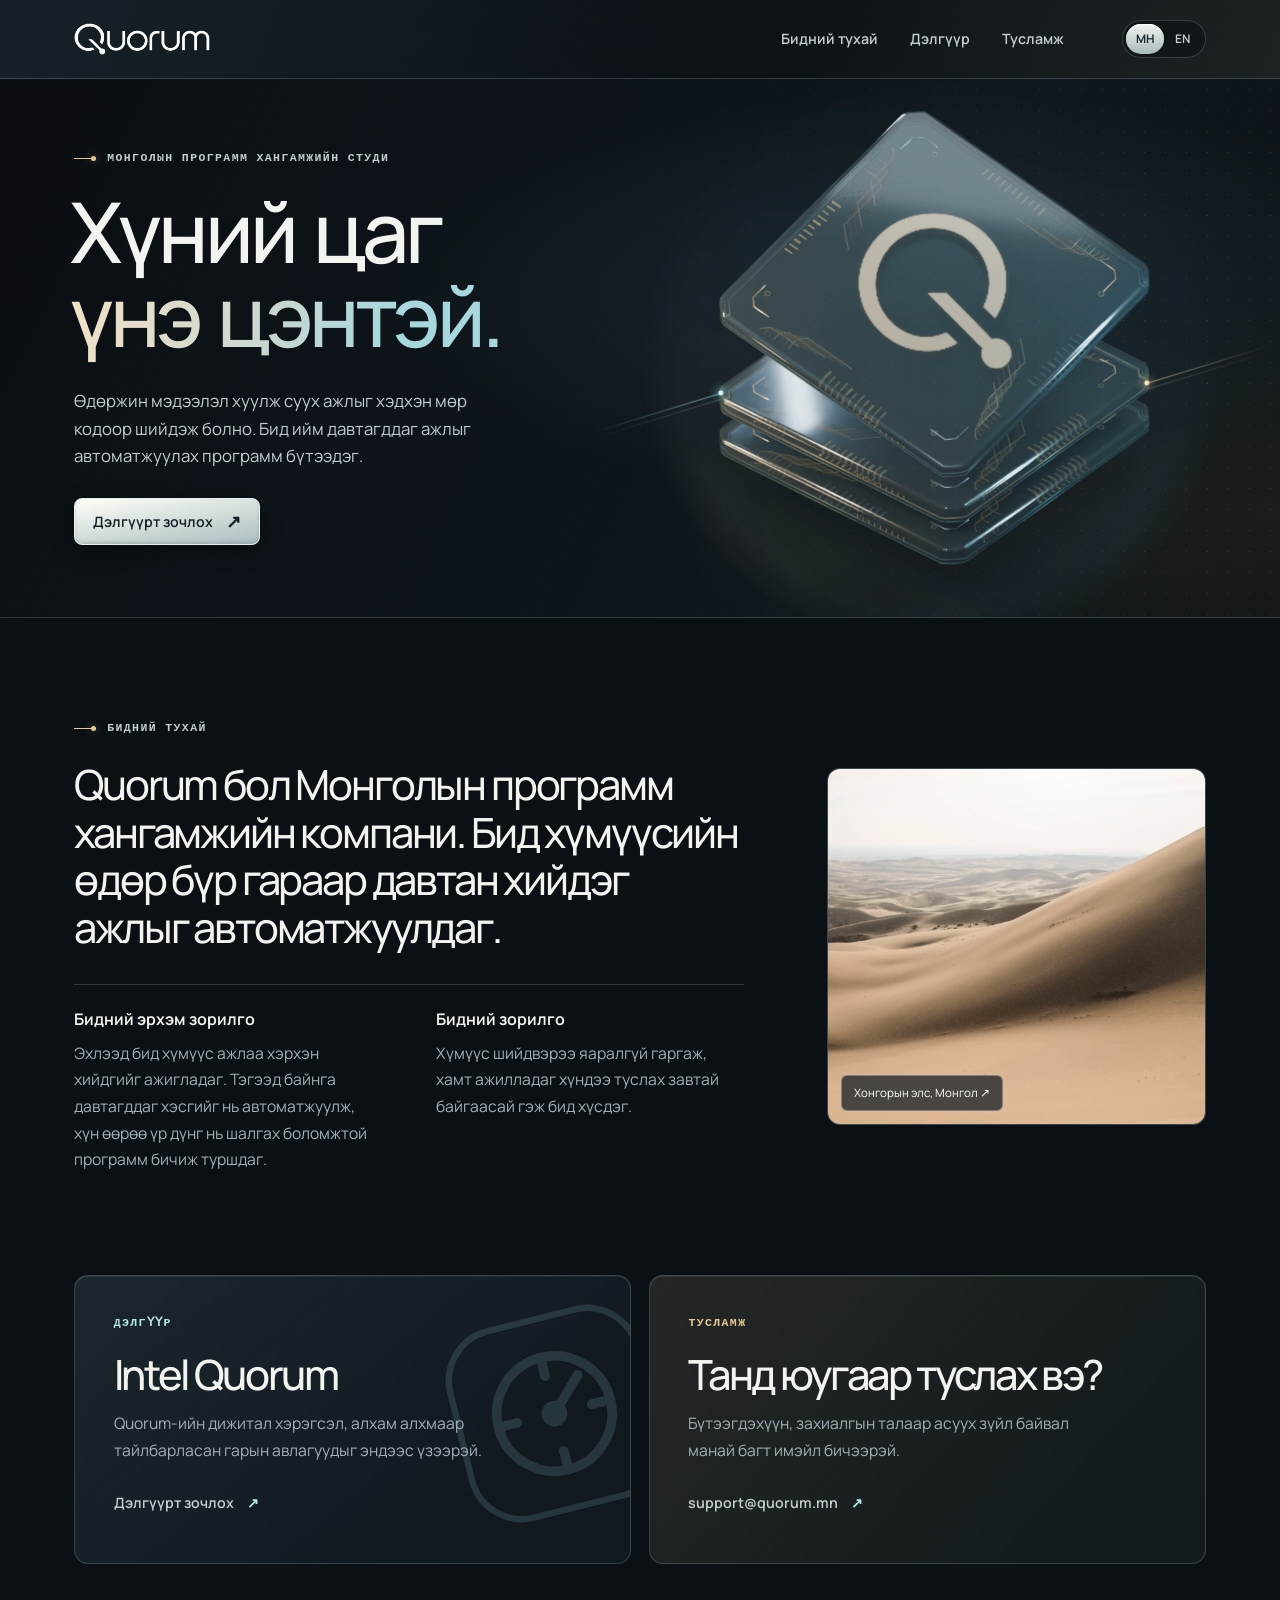
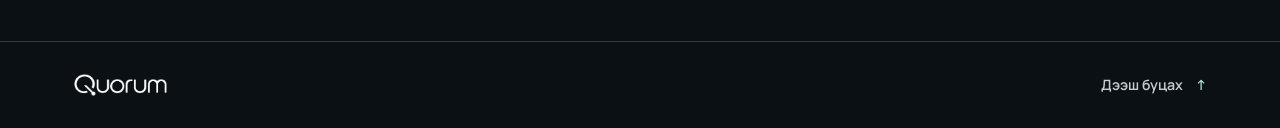
==== commit e5f6504a: "Remove the guest-list example and clarify Quorum’s Mongolian identity" ====
--- a/index.html
+++ b/index.html
@@ -9,15 +9,14 @@
   <meta property="og:type" content="website">
   <meta property="og:title" content="Quorum — Монголд бүтээсэн программ хангамж">
   <meta property="og:description" content="Өдөржин мэдээлэл хуулж суух ажлыг хэдхэн мөр кодоор шийдэж болно. Бид ийм давтагддаг ажлыг автоматжуулах программ бүтээдэг.">
-  <meta property="og:image" content="https://quorum.mn/assets/optical-core.webp">
+  <meta property="og:image" content="https://quorum.mn/assets/optical-core.webp?v=2">
   <meta property="og:url" content="https://quorum.mn/">
   <link rel="canonical" href="https://quorum.mn/">
   <link rel="alternate" hreflang="mn" href="https://quorum.mn/">
   <link rel="alternate" hreflang="en" href="https://quorum.mn/en/">
   <link rel="alternate" hreflang="x-default" href="https://quorum.mn/">
   <link rel="icon" href="./assets/quorum.png?v=2" type="image/png">
-  <link rel="stylesheet" href="./assets/site.css?v=glass">
-  <script defer src="./assets/flow.js"></script>
+  <link rel="stylesheet" href="./assets/site.css?v=glass2">
 </head>
 <body id="top">
   <a class="skip" href="#content">Үндсэн хэсэг рүү очих</a>
@@ -40,40 +39,25 @@
           <p class="eyebrow studio"><i aria-hidden="true"></i>Монголын программ хангамжийн студи</p>
           <h1 id="hero-title"><span>Хүний цаг</span><em>үнэ цэнтэй.</em></h1>
           <p class="hero-desc">Өдөржин мэдээлэл хуулж суух ажлыг хэдхэн мөр кодоор шийдэж болно. Бид ийм давтагддаг ажлыг автоматжуулах программ бүтээдэг.</p>
-          <div class="actions">
-            <a class="button" href="#workflow">Жишээг үзэх<span aria-hidden="true">→</span></a>
-            <a class="text-link" href="https://intel.quorum.mn/">Дэлгүүрт зочлох<span aria-hidden="true">↗</span></a>
-          </div>
+          <a class="button" href="https://intel.quorum.mn/">Дэлгүүрт зочлох<span aria-hidden="true">↗</span></a>
         </div>
         <div class="instrument" aria-hidden="true">
           <div class="circuit-board">
             <i class="trace rail-in"></i><i class="trace rail-out"></i>
             <i class="trace rail-in fine"></i><i class="trace rail-out fine"></i>
-            <img class="core" src="./assets/optical-core.webp" alt="" width="1152" height="1152" fetchpriority="high">
-            <i class="glass-light"></i>
+            <img class="core" src="./assets/optical-core.webp?v=2" alt="" width="1152" height="1152" fetchpriority="high">
             <i class="port in-port"></i><i class="port out-port"></i>
           </div>
         </div>
-      </div>
-      <div class="wrap flow-wrap">
-        <figure class="workflow" id="workflow" tabindex="-1">
-          <figcaption><i aria-hidden="true" class="signal"></i>Зочдын бүртгэлийг автоматжуулах нь</figcaption>
-          <ol class="steps">
-            <li><span class="step-icon"><i class="list-icon" aria-hidden="true"></i></span>Зочдын жагсаалт<i class="wire" aria-hidden="true"></i></li>
-            <li><span class="step-icon"><i class="check-icon" aria-hidden="true"></i></span>Давхардлыг шалгах<i class="wire" aria-hidden="true"></i></li>
-            <li><span class="step-icon"><i class="review-icon" aria-hidden="true"></i></span>Хянахад бэлэн</li>
-          </ol>
-          <button type="button" class="replay" aria-label="Жишээг дахин үзэх" title="Жишээг дахин үзэх" hidden><span aria-hidden="true">↻</span></button>
-        </figure>
       </div>
     </section>
     <section id="story" class="story wrap" aria-labelledby="story-title">
       <div class="story-copy">
         <p class="eyebrow"><i aria-hidden="true"></i>Бидний тухай</p>
-        <h2 id="story-title">Манай Quorum баг Монголд ажилладаг. Бид өдөр тутмын ажилд хэрэгтэй программ, гарын авлагаа монгол, англи хэлээр бүтээдэг.</h2>
+        <h2 id="story-title">Quorum бол Монголын программ хангамжийн компани. Бид хүмүүсийн өдөр бүр гараар давтан хийдэг ажлыг автоматжуулдаг.</h2>
         <div class="principles">
           <article><h3>Бидний эрхэм зорилго</h3><p>Эхлээд бид хүмүүс ажлаа хэрхэн хийдгийг ажигладаг. Тэгээд байнга давтагддаг хэсгийг нь автоматжуулж, хүн өөрөө үр дүнг нь шалгах боломжтой программ бичиж туршдаг.</p></article>
-          <article><h3>Бидний зорилго</h3><p>Жижиг багийнхан зочноо угтах, үйлчлүүлэгчдээ туслах завтай байж, орой ажлаа цагтаа дуусгаасай гэж бид хүсдэг.</p></article>
+          <article><h3>Бидний зорилго</h3><p>Хүмүүс шийдвэрээ яаралгүй гаргаж, хамт ажилладаг хүндээ туслах завтай байгаасай гэж бид хүсдэг.</p></article>
         </div>
       </div>
       <figure class="place">
--- a/assets/site.css
+++ b/assets/site.css
@@ -22,7 +22,7 @@
   background: var(--ink); color: var(--white); scroll-behavior: smooth; scroll-padding-top: 90px;
 }
 * { box-sizing: border-box; }
-body, figure, h1, h2, h3, p, ol { margin: 0; }
+body, figure, h1, h2, h3, p { margin: 0; }
 a { color: inherit; text-decoration: none; }
 a, button { -webkit-tap-highlight-color: transparent; }
 button { color: inherit; font: inherit; }
@@ -43,23 +43,23 @@
 .languages a { border-radius: inherit; min-width: 38px; text-align: center; padding: 6px; color: var(--silver); font: 650 .74rem/1.45 Manrope, sans-serif; }
 .languages a[aria-current="page"] { color: #182328; background: linear-gradient(#f1f5f3,#aab9bb); box-shadow: inset 0 1px white; }
 .hero {
-  position: relative; isolation: isolate; overflow: hidden; padding-bottom: clamp(36px, 4.3vw, 72px);
+  position: relative; isolation: isolate; overflow: hidden;
   background: radial-gradient(ellipse at 72% 40%, #22343a80, transparent 44%), radial-gradient(ellipse at 100% 80%, #35322658, transparent 34%), linear-gradient(115deg, #0a0e13, #10181d 68%, #0d1216);
   border-bottom: 1px solid var(--edge);
 }
 .hero::before { content: ""; position: absolute; inset: 0; z-index: -1; background-image: radial-gradient(#c2dae04a .65px, transparent .8px); background-size: 21px 21px; mask-image: linear-gradient(90deg, transparent 23%, #0004 59%, #0009); }
-.hero-grid { display: grid; grid-template-columns: 1fr 1fr; align-items: center; position: relative; min-height: clamp(440px, 37.8vw, 605px); }
+.hero-grid { display: grid; grid-template-columns: 1fr 1fr; align-items: center; position: relative; min-height: clamp(470px, 42vw, 640px); }
 .hero-copy { z-index: 1; padding-block: clamp(48px, 5vw, 78px); }
-.eyebrow, .workflow figcaption { font: 600 .72rem/1.45 ui-monospace, Consolas, monospace; text-transform: uppercase; letter-spacing: .12em; color: var(--silver); }
+.eyebrow { font: 600 .72rem/1.45 ui-monospace, Consolas, monospace; text-transform: uppercase; letter-spacing: .12em; color: var(--silver); }
 .eyebrow { display: flex; align-items: center; gap: 11px; }
-.eyebrow > i, .signal { position: relative; width: 22px; height: 1px; background: var(--gold); flex: none; }
-.eyebrow > i::after, .signal::after { content: ""; position: absolute; right: 0; top: -2px; width: 5px; height: 5px; background: var(--gold); border-radius: 100%; box-shadow: 0 0 9px #f0d09a65; }
+.eyebrow > i { position: relative; width: 22px; height: 1px; background: var(--gold); flex: none; }
+.eyebrow > i::after { content: ""; position: absolute; right: 0; top: -2px; width: 5px; height: 5px; background: var(--gold); border-radius: 100%; box-shadow: 0 0 9px #f0d09a65; }
 h1 { font-size: clamp(3.7rem, 6.55vw, 6.8rem); line-height: 1.01; letter-spacing: -.058em; word-spacing: .055em; font-weight: 510; margin: .26em 0 .28em -.055em; }
 html:lang(mn) h1 { letter-spacing: -.046em; }
 h1 span, h1 em { display: block; }
 h1 em { font-weight: 500; font-style: normal; padding: 0 .045em .07em 0; color: var(--ice); background: linear-gradient(102deg, #f3e2c6, #cad7d0 45%, #a6d8dd 75%); background-clip: text; -webkit-text-fill-color: transparent; width: fit-content; }
 .hero-desc { font-size: clamp(1.05rem, 1.3vw, 1.25rem); line-height: 1.62; max-width: 42ch; color: var(--silver); text-wrap: pretty; }
-.actions { margin-top: clamp(22px, 2.3vw, 35px); display: flex; align-items: center; flex-wrap: wrap; gap: 15px 26px; }
+.hero-copy .button { margin-top: clamp(22px, 2.3vw, 35px); }
 .button, .text-link { display: inline-flex; align-items: center; min-height: 44px; gap: 13px; }
 .button { min-height: 47px; padding: 11px 18px; color: #142027; border: 1px solid #e9f0ef; border-radius: 8px; background: linear-gradient(170deg, #f9faf3 8%, #c2d1d0 70%, #abbfc1); box-shadow: inset 0 -2px 3px #52636939, 0 5px 22px #0005; }
 .button span { font-size: 1.1rem; line-height: 1; }
@@ -67,41 +67,17 @@
 .text-link { color: var(--silver); }
 .text-link span { color: var(--ice); }
 .instrument { align-self: stretch; position: relative; min-width: 0; }
-.circuit-board { position: absolute; width: 111%; aspect-ratio: 1; left: 52%; top: 50%; transform: translate(-50%,-50%); mix-blend-mode: screen; }
-.core { width: 100%; height: 100%; display: block; mix-blend-mode: screen; mask-image: radial-gradient(ellipse closest-side, black 74%, transparent 100%); }
-.glass-light { position: absolute; inset: 0; pointer-events: none; opacity: 0; background: linear-gradient(115deg, transparent 40%, #c9f5ff6b 49%, #fff9e99c 50%, transparent 59%) 120% center / 260% 100%; clip-path: polygon(12% 42%,46.5% 23%,49.2% 22.8%,87.4% 38.8%,87.8% 41.2%,54% 58.2%,50.2% 59%,13% 45.5%); }
+.circuit-board { position: absolute; width: 104%; aspect-ratio: 1; left: 52%; top: 52%; transform: translate(-50%,-50%); mix-blend-mode: screen; }
+.core { width: 100%; height: 100%; display: block; mix-blend-mode: screen; mask-image: radial-gradient(ellipse closest-side, black 87%, transparent 100%); }
 .trace { position: absolute; z-index: -1; height: 1px; width: 22%; background: linear-gradient(90deg, transparent, #97dce39e); transform-origin: right; }
-.rail-in { left: -9.9%; top: 50.8%; transform: rotate(-17deg); }
-.rail-out { right: -9.9%; top: 49.2%; transform-origin: left; transform: rotate(-17deg); background: linear-gradient(90deg,#e5c5989e,transparent); }
+.rail-in { right: 86.2%; top: 55.9%; transform: rotate(-17deg); }
+.rail-out { left: 86.2%; top: 54.1%; transform-origin: left; transform: rotate(-17deg); background: linear-gradient(90deg,#e5c5989e,transparent); }
 .trace.fine { margin-top: 6px; opacity: .36; }
 .trace:not(.fine)::after { content: ""; position: absolute; inset: -1px 0; background: linear-gradient(90deg, transparent 15%, #cef7f7 85%, white); border-radius: 3px; width: 23%; opacity: 0; filter: drop-shadow(0 0 4px #8bdfed); }
 .rail-out:not(.fine)::after { background: linear-gradient(90deg, transparent, #ffe0b0); }
 .port { position: absolute; display: block; width: 5px; height: 5px; border-radius: 50%; background: #d0f8fa; box-shadow: 0 0 9px 2px #8be2e69c; }
-.in-port { left: 12.1%; top: 50.8%; translate: -50% -50%; }
-.out-port { left: 87.9%; top: 49.2%; translate: -50% -50%; background: #ffe3ae; box-shadow: 0 0 9px 2px #f8cd7b80; }
-.flow-wrap { position: relative; z-index: 1; }
-.workflow { display: grid; grid-template-columns: minmax(150px, .68fr) minmax(0, 2.8fr) auto; align-items: center; gap: clamp(12px, 2.6vw, 40px); padding: 20px clamp(16px, 2.2vw, 34px); border: 1px solid #cedee43a; border-radius: 15px; background: linear-gradient(130deg,#b2dce31c,#6d7c8311 34%,#38484924 75%,#e3d7b91c); box-shadow: inset 0 1px #f0fdff27, inset 0 -1px #0003, 0 12px 38px #0003; backdrop-filter: blur(20px); }
-.workflow figcaption { color: #d4e5e5; display: flex; align-items: center; gap: 10px; max-width: 24ch; font-size: .68rem; }
-.workflow:focus-visible { outline: 2px solid var(--ice); outline-offset: 4px; }
-.signal { width: 12px; background: var(--ice); }
-.signal::after { background: var(--ice); }
-.steps { display: flex; list-style: none; padding: 0; min-width: 0; }
-.steps li { display: flex; align-items: center; gap: clamp(6px, .75vw, 12px); flex: 1 1 auto; color: #e7edeb; font-size: clamp(.78rem, 1vw, .96rem); line-height: 1.3; font-weight: 550; }
-.steps li:last-child { flex: 0 1 auto; }
-.step-icon { width: 33px; height: 33px; flex: none; border: 1px solid #8fa9b14d; border-radius: 8px; display: grid; place-items: center; background: linear-gradient(140deg,#3a4a4d9e,#141c22); color: var(--ice); }
-.step-icon i { display: block; position: relative; }
-.list-icon { width: 12px; height: 13px; border: 1.25px solid currentColor; border-radius: 2px; }
-.list-icon::after { content: ""; position: absolute; left: 2px; right: 2px; top: 3px; height: 1px; background: currentColor; box-shadow: 0 3px currentColor,0 6px currentColor; }
-.check-icon { width: 14px; height: 15px; background: linear-gradient(currentColor,currentColor) left 3px/100% 1px no-repeat,linear-gradient(currentColor,currentColor) left 10px/100% 1px no-repeat; }
-.check-icon::before, .check-icon::after { content: ""; position: absolute; width: 3px; height: 3px; border: 1px solid currentColor; border-radius: 50%; background: #203036; }
-.check-icon::before { top: 1px; left: 3px; }.check-icon::after { top: 8px; right: 2px; }
-.review-icon { width: 14px; height: 8px; border-left: 1.6px solid currentColor; border-bottom: 1.6px solid currentColor; transform: translateY(-2px) rotate(-45deg); }
-.wire { position: relative; flex: 1 0 12px; margin-right: clamp(5px,.9vw,14px); height: 1px; background: #829da269; overflow: visible; }
-.wire::before { content: ""; position: absolute; right: 0; width: 4px; height: 4px; border-top: 1px solid #a9bdbf; border-right: 1px solid #a9bdbf; transform: translateY(-2px) rotate(45deg); }
-.wire::after { content: ""; position: absolute; width: 28%; left: 0; top: -1px; height: 3px; border-radius: 5px; background: linear-gradient(90deg,transparent,var(--ice)); filter: drop-shadow(0 0 3px #6bffff); opacity: 0; }
-.replay { border: 1px solid var(--edge); border-radius: 50%; background: #10191e; cursor: pointer; min-width: 44px; min-height: 44px; font: 400 25px/1 "Segoe UI Symbol", sans-serif; }
-.replay:hover { background: #27343b; color: var(--ice); }
-.replay[hidden] { display: none; }
+.in-port { left: 13.8%; top: 55.9%; translate: -50% -50%; }
+.out-port { left: 86.2%; top: 54.1%; translate: -50% -50%; background: #ffe3ae; box-shadow: 0 0 9px 2px #f8cd7b80; }
 .story { padding-block: clamp(68px, 8vw, 128px); display: grid; grid-template-columns: 1.38fr .78fr; align-items: center; gap: clamp(32px, 6.5vw, 105px); }
 .story h2 { font-size: clamp(2rem, 3.25vw, 3.65rem); font-weight: 470; line-height: 1.15; letter-spacing: -.052em; margin: 24px 0 32px; text-wrap: pretty; }
 .principles { display: grid; grid-template-columns: 1fr 1fr; gap: 8%; padding-top: 22px; border-top: 1px solid var(--edge); }
@@ -123,24 +99,13 @@
 .footer { display: flex; align-items: center; justify-content: space-between; padding-block: 21px; border-top: 1px solid var(--edge); }
 .footer img { width: 93px; }
 @keyframes signal-travel { 0% {transform:translateX(0);opacity:0} 15%,77% {opacity:1} 100% {transform:translateX(263%);opacity:0} }
-@keyframes terminal-glow { 35%,65% {border-color:#b5e7eac9; color:white; box-shadow:0 0 15px #91c6d132,inset 0 0 13px #85c4da25} }
 @keyframes arrive { from {transform:translateY(13px); opacity:.2} to {transform:none;opacity:1} }
-@keyframes refract { 0% {background-position: 120% center;opacity:0} 20%,70% {opacity:.48} 100% {background-position: -20% center;opacity:0} }
 @media (prefers-reduced-motion: no-preference) {
   .hero-copy h1 { animation: arrive .65s ease-out both; }
-  .hero.running .wire::after { animation: signal-travel .78s ease-in-out .5s both; }
-  .hero.running li:nth-child(2) .wire::after { animation-delay: 1.85s; }
-  .hero.running .step-icon { animation: terminal-glow .95s ease-out both; }
-  .hero.running li:nth-child(2) .step-icon { animation-delay: 1.1s; }
-  .hero.running li:nth-child(3) .step-icon { animation-delay: 2.45s; }
-  .hero.running .rail-in:not(.fine)::after { animation: signal-travel 1.25s ease-in .1s both; }
-  .hero.running .rail-out:not(.fine)::after { animation: signal-travel 1.25s ease-out 1.8s both; }
-  .hero.running .glass-light { animation: refract 1.65s ease-in-out .82s both; }
+  .rail-in:not(.fine)::after { animation: signal-travel 1.25s ease-in .1s both; }
+  .rail-out:not(.fine)::after { animation: signal-travel 1.25s ease-out 1.8s both; }
 }
 @media (max-width: 1000px) {
-  .workflow { grid-template-columns: 1fr auto; gap: 12px; }
-  .workflow figcaption { grid-column: 1; max-width: none; }.steps { grid-row: 2; }
-  .replay { grid-row: 1 / 3; grid-column: 2; }
   .hero-grid { grid-template-columns: 1.08fr 1fr; }
   .story { grid-template-columns: 1.4fr .7fr; gap: 24px; }
 }
@@ -155,16 +120,8 @@
   h1 { font-size: clamp(3.45rem,10.4vw,5rem); }
   .hero-desc { font-size: 1rem; max-width: 41ch; }
   .eyebrow { font-size: .65rem; }
-  .instrument { height: clamp(210px, 52vw, 315px); margin: 5px 0 0; }
+  .instrument { height: clamp(245px, 75vw, 380px); margin: 14px 0 9px; }
   .circuit-board { width: min(100%, 410px); left: 50%; }
-  .workflow { position: relative; grid-template-columns: 1fr; gap: 15px; padding: 16px; }
-  .steps { grid-row:auto; }
-  .steps li { flex:1 1 0; flex-direction:column; justify-content:flex-start; text-align:center; font-size:.77rem; gap:8px; position:relative; }
-  .steps li:last-child { flex:1 1 0; }
-  .step-icon { width:31px; height:31px; }
-  .wire { position:absolute; left:calc(50% + 21px); right:calc(-50% + 21px); top:15px; margin:0; }
-  .replay { position:absolute; right:5px; top:1px; grid-row:auto; grid-column:auto; border:0; background:transparent; font-size:20px; }
-  .workflow figcaption { padding-right:25px; }
   .story { grid-template-columns: 1fr; gap: 30px; padding-block: 51px; }
   .story h2 { margin: 18px 0 25px; }
   .place img { aspect-ratio:2.1; object-position:50% 42%; }
@@ -178,7 +135,6 @@
 }
 @media (prefers-reduced-motion: reduce) {
   :root { scroll-behavior: auto; }
-  .replay { display: none; }
 }
 @media (forced-colors: active) {
   h1 em { -webkit-text-fill-color: currentColor; }
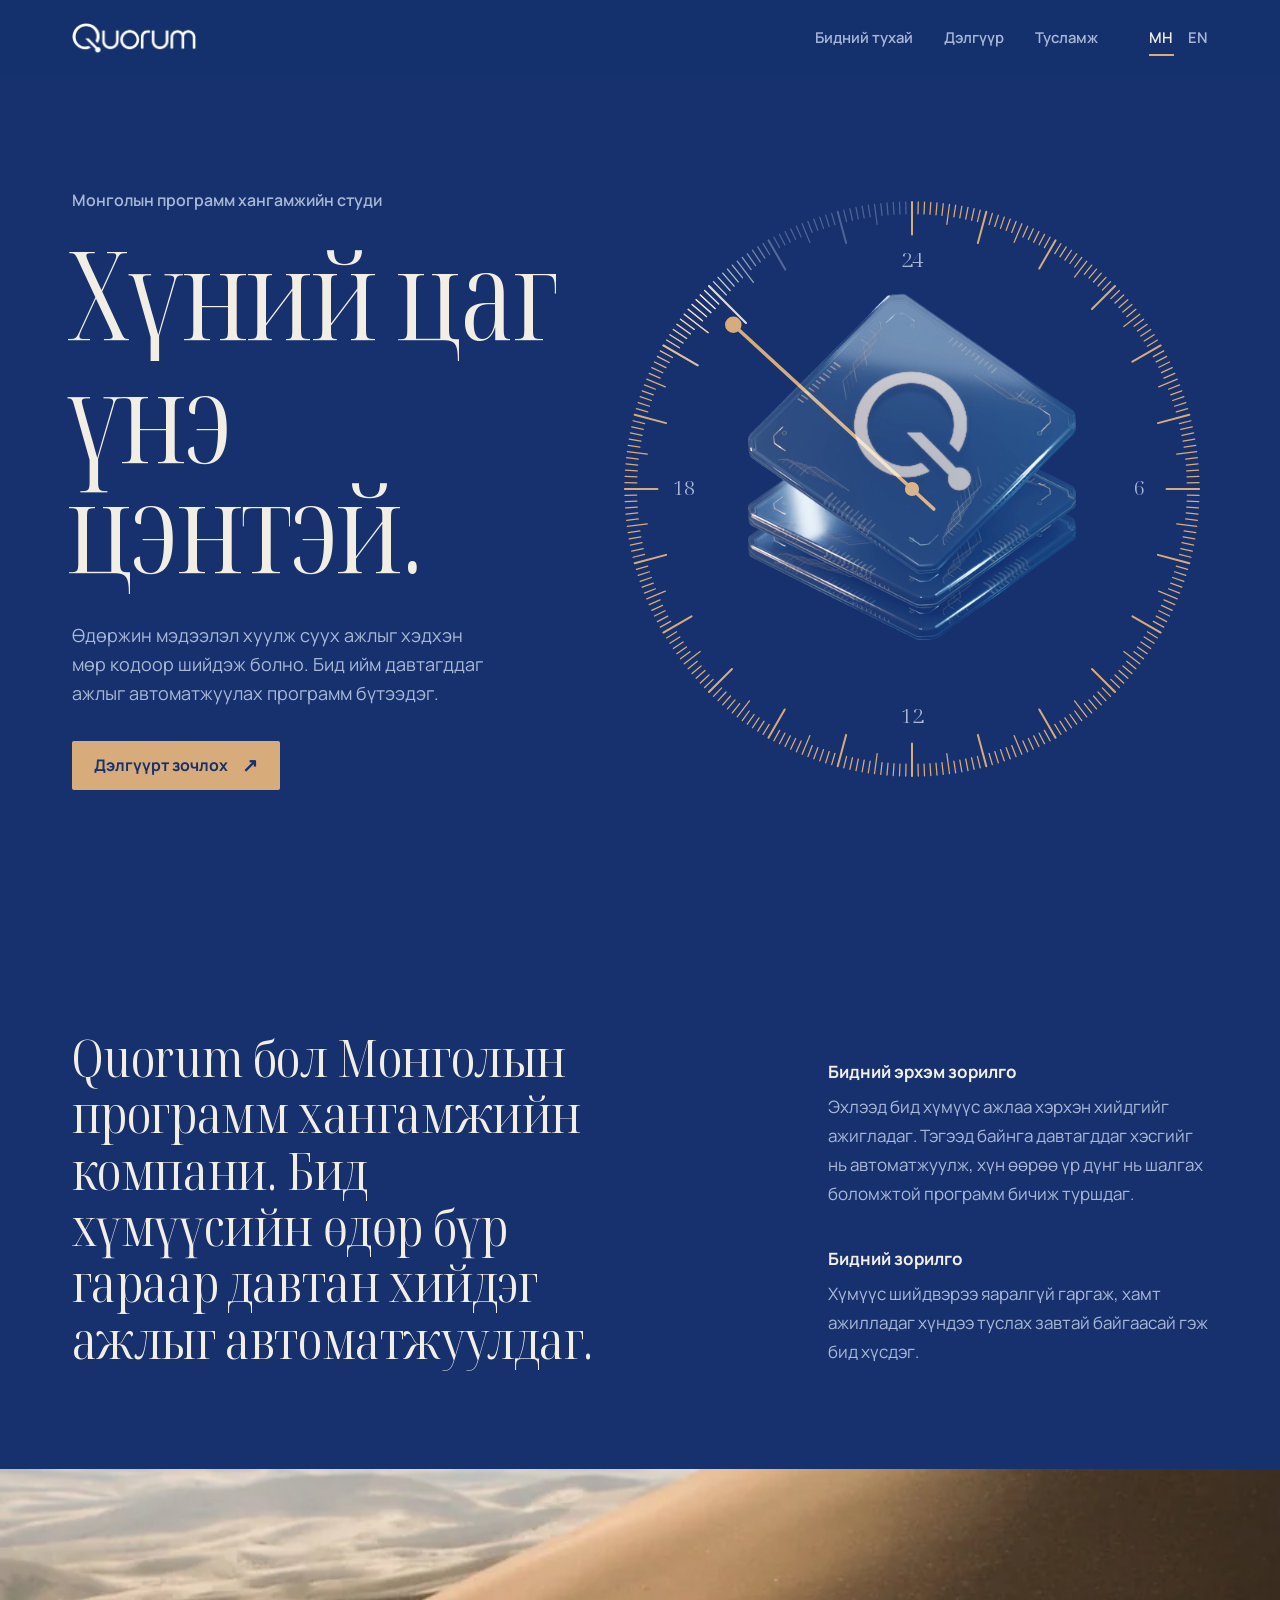
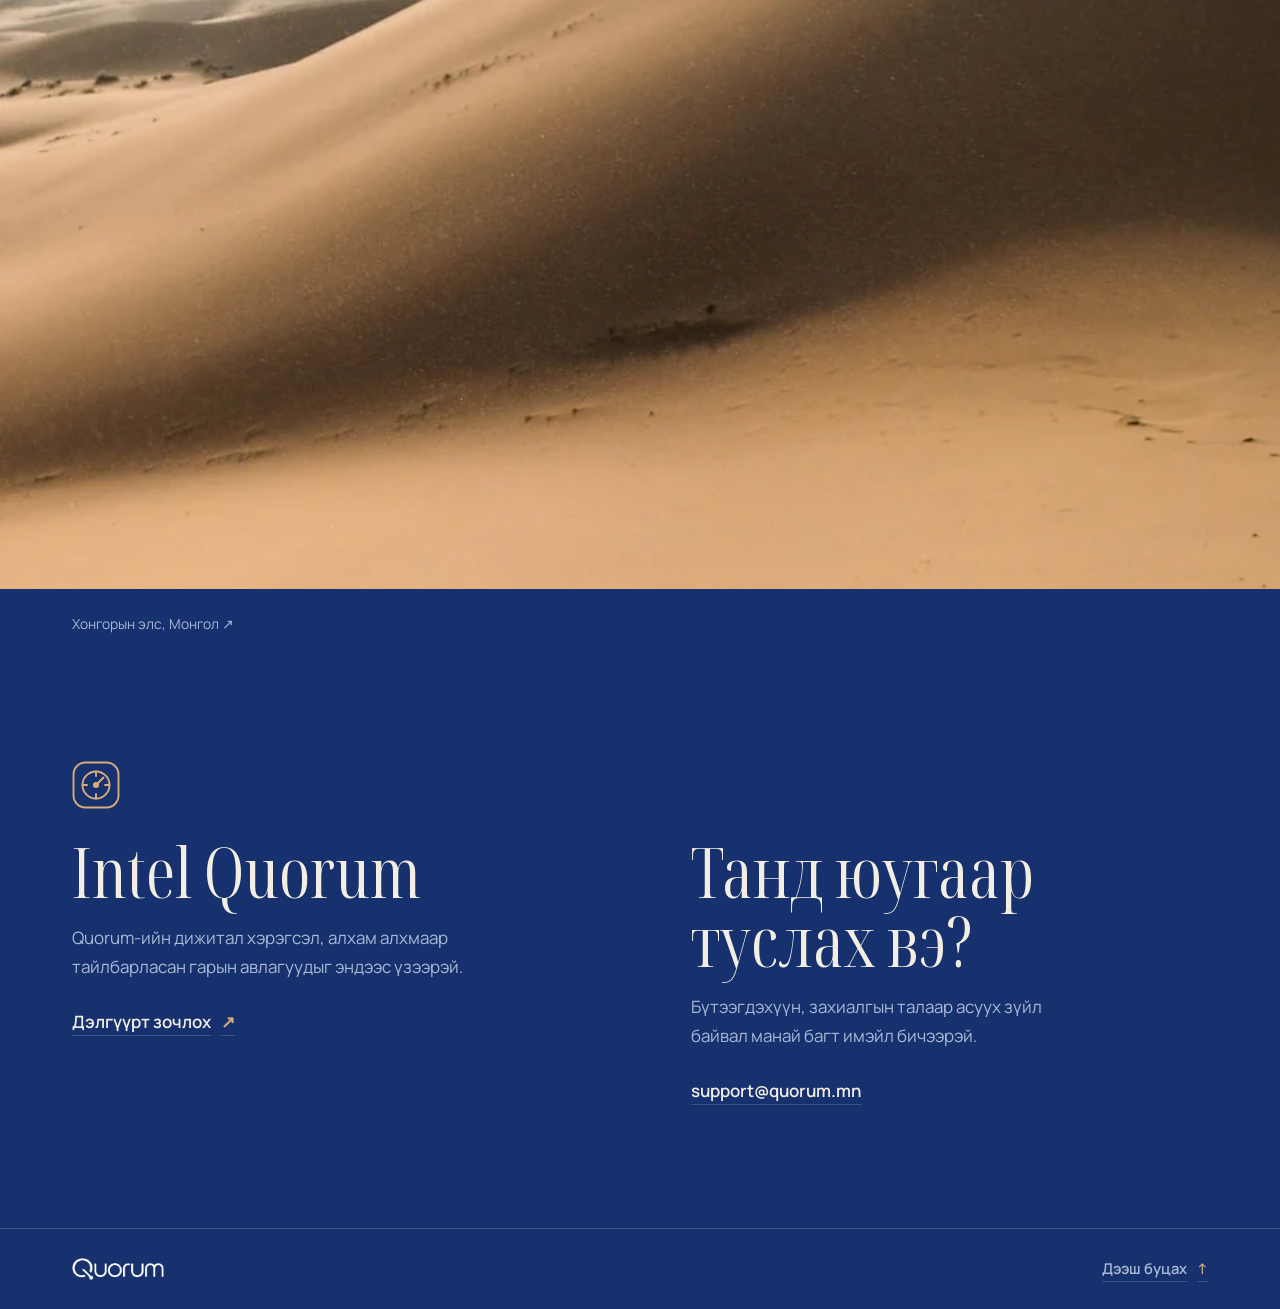
==== commit b5a99d57: "Redesign the landing page around a 24-hour dial Replace the gradient glass look with one cobalt fiel" ====
--- a/index.html
+++ b/index.html
@@ -5,7 +5,7 @@
   <meta name="viewport" content="width=device-width,initial-scale=1">
   <title>Quorum — Монголд бүтээсэн программ хангамж</title>
   <meta name="description" content="Өдөржин мэдээлэл хуулж суух ажлыг хэдхэн мөр кодоор шийдэж болно. Бид ийм давтагддаг ажлыг автоматжуулах программ бүтээдэг.">
-  <meta name="theme-color" content="#0b1014">
+  <meta name="theme-color" content="#16316e">
   <meta property="og:type" content="website">
   <meta property="og:title" content="Quorum — Монголд бүтээсэн программ хангамж">
   <meta property="og:description" content="Өдөржин мэдээлэл хуулж суух ажлыг хэдхэн мөр кодоор шийдэж болно. Бид ийм давтагддаг ажлыг автоматжуулах программ бүтээдэг.">
@@ -16,7 +16,8 @@
   <link rel="alternate" hreflang="en" href="https://quorum.mn/en/">
   <link rel="alternate" hreflang="x-default" href="https://quorum.mn/">
   <link rel="icon" href="./assets/quorum.png?v=2" type="image/png">
-  <link rel="stylesheet" href="./assets/site.css?v=glass2">
+  <link rel="stylesheet" href="./assets/site.css?v=dial1">
+  <script src="./assets/dial.js?v=dial1" defer></script>
 </head>
 <body id="top">
   <a class="skip" href="#content">Үндсэн хэсэг рүү очих</a>
@@ -36,49 +37,44 @@
     <section class="hero" aria-labelledby="hero-title">
       <div class="hero-grid wrap">
         <div class="hero-copy">
-          <p class="eyebrow studio"><i aria-hidden="true"></i>Монголын программ хангамжийн студи</p>
-          <h1 id="hero-title"><span>Хүний цаг</span><em>үнэ цэнтэй.</em></h1>
+          <p class="studio">Монголын программ хангамжийн студи</p>
+          <h1 id="hero-title"><span class="line"><span>Хүний цаг</span></span> <span class="line"><span>үнэ цэнтэй.</span></span></h1>
           <p class="hero-desc">Өдөржин мэдээлэл хуулж суух ажлыг хэдхэн мөр кодоор шийдэж болно. Бид ийм давтагддаг ажлыг автоматжуулах программ бүтээдэг.</p>
           <a class="button" href="https://intel.quorum.mn/">Дэлгүүрт зочлох<span aria-hidden="true">↗</span></a>
         </div>
         <div class="instrument" aria-hidden="true">
-          <div class="circuit-board">
-            <i class="trace rail-in"></i><i class="trace rail-out"></i>
-            <i class="trace rail-in fine"></i><i class="trace rail-out fine"></i>
-            <img class="core" src="./assets/optical-core.webp?v=2" alt="" width="1152" height="1152" fetchpriority="high">
-            <i class="port in-port"></i><i class="port out-port"></i>
-          </div>
+          <canvas class="dial"></canvas>
+          <img class="core" src="./assets/optical-core.webp?v=2" alt="" width="1152" height="1152" fetchpriority="high">
         </div>
       </div>
     </section>
     <section id="story" class="story wrap" aria-labelledby="story-title">
-      <div class="story-copy">
-        <p class="eyebrow"><i aria-hidden="true"></i>Бидний тухай</p>
-        <h2 id="story-title">Quorum бол Монголын программ хангамжийн компани. Бид хүмүүсийн өдөр бүр гараар давтан хийдэг ажлыг автоматжуулдаг.</h2>
-        <div class="principles">
-          <article><h3>Бидний эрхэм зорилго</h3><p>Эхлээд бид хүмүүс ажлаа хэрхэн хийдгийг ажигладаг. Тэгээд байнга давтагддаг хэсгийг нь автоматжуулж, хүн өөрөө үр дүнг нь шалгах боломжтой программ бичиж туршдаг.</p></article>
-          <article><h3>Бидний зорилго</h3><p>Хүмүүс шийдвэрээ яаралгүй гаргаж, хамт ажилладаг хүндээ туслах завтай байгаасай гэж бид хүсдэг.</p></article>
-        </div>
+      <h2 id="story-title">Quorum бол Монголын программ хангамжийн компани. Бид хүмүүсийн өдөр бүр гараар давтан хийдэг ажлыг автоматжуулдаг.</h2>
+      <div class="principles">
+        <article><h3>Бидний эрхэм зорилго</h3><p>Эхлээд бид хүмүүс ажлаа хэрхэн хийдгийг ажигладаг. Тэгээд байнга давтагддаг хэсгийг нь автоматжуулж, хүн өөрөө үр дүнг нь шалгах боломжтой программ бичиж туршдаг.</p></article>
+        <article><h3>Бидний зорилго</h3><p>Хүмүүс шийдвэрээ яаралгүй гаргаж, хамт ажилладаг хүндээ туслах завтай байгаасай гэж бид хүсдэг.</p></article>
       </div>
-      <figure class="place">
+    </section>
+    <figure class="place">
+      <div class="aperture">
         <picture>
           <source media="(max-width: 620px)" srcset="./assets/gobi-small.webp">
           <img src="./assets/gobi.webp" width="1920" height="1080" alt="Хонгорын элсний өндөр манхны оройгоор хоёр аялагч алхаж байна." loading="lazy">
         </picture>
-        <figcaption><a href="https://commons.wikimedia.org/wiki/File:Hiking_in_Khongoryn_Els_(Unsplash).jpg">Хонгорын элс, Монгол <span aria-hidden="true">↗</span></a></figcaption>
-      </figure>
-    </section>
+      </div>
+      <figcaption class="wrap"><a href="https://commons.wikimedia.org/wiki/File:Hiking_in_Khongoryn_Els_(Unsplash).jpg">Хонгорын элс, Монгол <span aria-hidden="true">↗</span></a></figcaption>
+    </figure>
     <div class="destinations wrap">
       <section id="store" class="destination store" aria-labelledby="shop-title">
-        <i class="dial" aria-hidden="true"></i>
-        <p class="eyebrow">Дэлгүүр</p>
-        <h2 id="shop-title">Intel Quorum</h2><p>Quorum-ийн дижитал хэрэгсэл, алхам алхмаар тайлбарласан гарын авлагуудыг эндээс үзээрэй.</p>
+        <svg class="intel-dial" viewBox="0 0 32 32" aria-hidden="true"><rect x="1" y="1" width="30" height="30" rx="8"/><circle cx="16" cy="16" r="9"/><path d="M16 7v3m9 6h-3M16 25v-3M7 16h3"/><path class="needle" d="M16 16l5-5"/><circle class="pivot" cx="16" cy="16" r="2"/></svg>
+        <h2 id="shop-title">Intel Quorum</h2>
+        <p>Quorum-ийн дижитал хэрэгсэл, алхам алхмаар тайлбарласан гарын авлагуудыг эндээс үзээрэй.</p>
         <a class="text-link" href="https://intel.quorum.mn/">Дэлгүүрт зочлох <span aria-hidden="true">↗</span></a>
       </section>
       <section id="support" class="destination support" aria-labelledby="support-title">
-        <p class="eyebrow">Тусламж</p>
-        <h2 id="support-title">Танд юугаар туслах вэ?</h2><p>Бүтээгдэхүүн, захиалгын талаар асуух зүйл байвал манай багт имэйл бичээрэй.</p>
-        <a class="text-link" href="mailto:support@quorum.mn">support@quorum.mn <span aria-hidden="true">↗</span></a>
+        <h2 id="support-title">Танд юугаар туслах вэ?</h2>
+        <p>Бүтээгдэхүүн, захиалгын талаар асуух зүйл байвал манай багт имэйл бичээрэй.</p>
+        <a class="text-link" href="mailto:support@quorum.mn">support@quorum.mn</a>
       </section>
     </div>
   </main>
--- a/assets/site.css
+++ b/assets/site.css
@@ -13,130 +13,145 @@
   font-style: normal; font-weight: 400 800; font-display: swap;
   unicode-range: U+0000-00FF,U+0131,U+0152-0153,U+02BB-02BC,U+02C6,U+02DA,U+02DC,U+0304,U+0308,U+0329,U+2000-206F,U+20AC,U+2122,U+2191,U+2193,U+2212,U+2215,U+FEFF,U+FFFD;
 }
+/* Display face. The Mongolian file carries only Ө ө Ү ү, the letters Mongolian adds to Russian Cyrillic. */
+@font-face {
+  font-family: "Noto Serif Display"; src: url("noto-serif-display-mongolian.woff2") format("woff2");
+  font-weight: 300 500; font-stretch: 62.5% 100%; font-display: swap;
+  unicode-range: U+04AE-04AF,U+04E8-04E9;
+}
+@font-face {
+  font-family: "Noto Serif Display"; src: url("noto-serif-display-cyrillic.woff2") format("woff2");
+  font-weight: 300 500; font-stretch: 62.5% 100%; font-display: swap;
+  unicode-range: U+0301,U+0400-045F,U+0490-0491,U+04B0-04B1,U+2116;
+}
+@font-face {
+  font-family: "Noto Serif Display"; src: url("noto-serif-display-latin.woff2") format("woff2");
+  font-weight: 300 500; font-stretch: 62.5% 100%; font-display: swap;
+  unicode-range: U+0000-00FF,U+0131,U+0152-0153,U+02BB-02BC,U+02C6,U+02DA,U+02DC,U+0304,U+0308,U+0329,U+2000-206F,U+20AC,U+2122,U+2191,U+2193,U+2212,U+2215,U+FEFF,U+FFFD;
+}
+
 :root {
   color-scheme: dark;
-  --ink: #0b1014; --white: #f2f4ef; --silver: #c3cccf; --muted: #a3b0b6;
-  --ice: #b7e9e8; --gold: #e8c894; --edge: rgb(198 224 229 / .2);
-  --gutter: clamp(20px, 5.8vw, 92px);
-  font: 400 100%/1.55 Manrope, "Segoe UI", sans-serif;
-  background: var(--ink); color: var(--white); scroll-behavior: smooth; scroll-padding-top: 90px;
+  --field: #16316e;   /* steppe cobalt: the one background */
+  --lume: #f2eee4;    /* text */
+  --steel: #a9b8d6;   /* secondary text, unswept ticks */
+  --dune: #d8ac7a;    /* Khongoryn Els sand: returned time, actions */
+  --rule: rgb(169 184 214 / .24);
+  --serif: "Noto Serif Display", "Didot", Georgia, serif;
+  --gutter: clamp(20px, 5.6vw, 88px);
+  font: 400 106.25%/1.6 Manrope, "Segoe UI", sans-serif;
+  background: var(--field); color: var(--lume);
+  scroll-behavior: smooth; scroll-padding-top: 88px;
 }
 * { box-sizing: border-box; }
-body, figure, h1, h2, h3, p { margin: 0; }
-a { color: inherit; text-decoration: none; }
-a, button { -webkit-tap-highlight-color: transparent; }
-button { color: inherit; font: inherit; }
-a:focus-visible, button:focus-visible { outline: 2px solid var(--ice); outline-offset: 5px; }
-::selection { background: var(--ice); color: var(--ink); }
-.wrap { width: min(100%, 1560px); margin-inline: auto; padding-inline: var(--gutter); }
-.skip { position: fixed; z-index: 10; left: 12px; top: -100px; background: var(--white); color: var(--ink); padding: 10px 20px; }
+body { margin: 0; background: var(--field); }
+figure, h1, h2, h3, p { margin: 0; }
+a { color: inherit; text-decoration: none; -webkit-tap-highlight-color: transparent; }
+a:focus-visible { outline: 2px solid var(--dune); outline-offset: 5px; border-radius: 2px; }
+::selection { background: var(--dune); color: var(--field); }
+.wrap { width: min(100%, 1520px); margin-inline: auto; padding-inline: var(--gutter); }
+.skip { position: fixed; z-index: 10; left: 12px; top: -100px; background: var(--lume); color: var(--field); padding: 10px 18px; }
 .skip:focus { top: 10px; }
-.mast { position: sticky; top: 0; z-index: 2; border-bottom: 1px solid var(--edge); background: linear-gradient(110deg, #1a242bde, #0d1216d9 58%, #212628d9); backdrop-filter: blur(22px) saturate(1.25); }
-.mast-inner { height: 78px; display: flex; align-items: center; gap: clamp(26px, 4.5vw, 76px); }
+
+/* Masthead: same blue as the page, so it only shows its edge once the page moves under it. */
+.mast { position: sticky; top: 0; z-index: 3; background: rgb(22 49 110 / .88); backdrop-filter: blur(16px); border-bottom: 1px solid transparent; }
+.mast-inner { height: 76px; display: flex; align-items: center; gap: clamp(24px, 4vw, 64px); }
 .wordmark { display: inline-flex; min-height: 44px; align-items: center; }
-.wordmark img { display: block; width: 136px; height: auto; }
-.main-nav { display: flex; align-items: center; gap: clamp(18px, 2.5vw, 40px); margin-left: auto; }
-.main-nav a, .text-link, .button { font-size: .89rem; font-weight: 620; }
-.main-nav a { color: var(--silver); padding-block: 11px; }
-.main-nav a:hover, .text-link:hover { color: white; text-decoration: underline; text-underline-offset: 5px; }
-.languages { display: flex; align-items: center; border-radius: 30px; padding: 3px; border: 1px solid var(--edge); background: #0a101489; }
-.languages a { border-radius: inherit; min-width: 38px; text-align: center; padding: 6px; color: var(--silver); font: 650 .74rem/1.45 Manrope, sans-serif; }
-.languages a[aria-current="page"] { color: #182328; background: linear-gradient(#f1f5f3,#aab9bb); box-shadow: inset 0 1px white; }
-.hero {
-  position: relative; isolation: isolate; overflow: hidden;
-  background: radial-gradient(ellipse at 72% 40%, #22343a80, transparent 44%), radial-gradient(ellipse at 100% 80%, #35322658, transparent 34%), linear-gradient(115deg, #0a0e13, #10181d 68%, #0d1216);
-  border-bottom: 1px solid var(--edge);
-}
-.hero::before { content: ""; position: absolute; inset: 0; z-index: -1; background-image: radial-gradient(#c2dae04a .65px, transparent .8px); background-size: 21px 21px; mask-image: linear-gradient(90deg, transparent 23%, #0004 59%, #0009); }
-.hero-grid { display: grid; grid-template-columns: 1fr 1fr; align-items: center; position: relative; min-height: clamp(470px, 42vw, 640px); }
-.hero-copy { z-index: 1; padding-block: clamp(48px, 5vw, 78px); }
-.eyebrow { font: 600 .72rem/1.45 ui-monospace, Consolas, monospace; text-transform: uppercase; letter-spacing: .12em; color: var(--silver); }
-.eyebrow { display: flex; align-items: center; gap: 11px; }
-.eyebrow > i { position: relative; width: 22px; height: 1px; background: var(--gold); flex: none; }
-.eyebrow > i::after { content: ""; position: absolute; right: 0; top: -2px; width: 5px; height: 5px; background: var(--gold); border-radius: 100%; box-shadow: 0 0 9px #f0d09a65; }
-h1 { font-size: clamp(3.7rem, 6.55vw, 6.8rem); line-height: 1.01; letter-spacing: -.058em; word-spacing: .055em; font-weight: 510; margin: .26em 0 .28em -.055em; }
-html:lang(mn) h1 { letter-spacing: -.046em; }
-h1 span, h1 em { display: block; }
-h1 em { font-weight: 500; font-style: normal; padding: 0 .045em .07em 0; color: var(--ice); background: linear-gradient(102deg, #f3e2c6, #cad7d0 45%, #a6d8dd 75%); background-clip: text; -webkit-text-fill-color: transparent; width: fit-content; }
-.hero-desc { font-size: clamp(1.05rem, 1.3vw, 1.25rem); line-height: 1.62; max-width: 42ch; color: var(--silver); text-wrap: pretty; }
-.hero-copy .button { margin-top: clamp(22px, 2.3vw, 35px); }
-.button, .text-link { display: inline-flex; align-items: center; min-height: 44px; gap: 13px; }
-.button { min-height: 47px; padding: 11px 18px; color: #142027; border: 1px solid #e9f0ef; border-radius: 8px; background: linear-gradient(170deg, #f9faf3 8%, #c2d1d0 70%, #abbfc1); box-shadow: inset 0 -2px 3px #52636939, 0 5px 22px #0005; }
-.button span { font-size: 1.1rem; line-height: 1; }
-.button:hover { background: #fffdf5; }
-.text-link { color: var(--silver); }
-.text-link span { color: var(--ice); }
-.instrument { align-self: stretch; position: relative; min-width: 0; }
-.circuit-board { position: absolute; width: 104%; aspect-ratio: 1; left: 52%; top: 52%; transform: translate(-50%,-50%); mix-blend-mode: screen; }
-.core { width: 100%; height: 100%; display: block; mix-blend-mode: screen; mask-image: radial-gradient(ellipse closest-side, black 87%, transparent 100%); }
-.trace { position: absolute; z-index: -1; height: 1px; width: 22%; background: linear-gradient(90deg, transparent, #97dce39e); transform-origin: right; }
-.rail-in { right: 86.2%; top: 55.9%; transform: rotate(-17deg); }
-.rail-out { left: 86.2%; top: 54.1%; transform-origin: left; transform: rotate(-17deg); background: linear-gradient(90deg,#e5c5989e,transparent); }
-.trace.fine { margin-top: 6px; opacity: .36; }
-.trace:not(.fine)::after { content: ""; position: absolute; inset: -1px 0; background: linear-gradient(90deg, transparent 15%, #cef7f7 85%, white); border-radius: 3px; width: 23%; opacity: 0; filter: drop-shadow(0 0 4px #8bdfed); }
-.rail-out:not(.fine)::after { background: linear-gradient(90deg, transparent, #ffe0b0); }
-.port { position: absolute; display: block; width: 5px; height: 5px; border-radius: 50%; background: #d0f8fa; box-shadow: 0 0 9px 2px #8be2e69c; }
-.in-port { left: 13.8%; top: 55.9%; translate: -50% -50%; }
-.out-port { left: 86.2%; top: 54.1%; translate: -50% -50%; background: #ffe3ae; box-shadow: 0 0 9px 2px #f8cd7b80; }
-.story { padding-block: clamp(68px, 8vw, 128px); display: grid; grid-template-columns: 1.38fr .78fr; align-items: center; gap: clamp(32px, 6.5vw, 105px); }
-.story h2 { font-size: clamp(2rem, 3.25vw, 3.65rem); font-weight: 470; line-height: 1.15; letter-spacing: -.052em; margin: 24px 0 32px; text-wrap: pretty; }
-.principles { display: grid; grid-template-columns: 1fr 1fr; gap: 8%; padding-top: 22px; border-top: 1px solid var(--edge); }
-.principles h3 { font-size: 1rem; font-weight: 650; margin-bottom: 8px; }
-.principles p, .destination > p:not(.eyebrow) { font-size: .98rem; line-height: 1.7; color: var(--muted); text-wrap: pretty; }
-.place { position: relative; overflow: hidden; border: 1px solid var(--edge); border-radius: 13px; background: #192026; }
-.place img { width: 100%; display: block; aspect-ratio: 1.06; height: auto; object-fit: cover; object-position: 68% 50%; filter: saturate(.72); }
-.place figcaption { position: absolute; bottom: 13px; left: 13px; border-radius: 6px; border: 1px solid #ffffff54; color: white; background: #111a20b8; backdrop-filter: blur(12px); font-size: .72rem; }
-.place figcaption a { display: block; padding: 8px 12px; }
-.destinations { display: grid; grid-template-columns: 1fr 1fr; gap: 18px; padding-bottom: clamp(55px, 6vw, 100px); }
-.destination { position: relative; overflow: hidden; isolation: isolate; padding: clamp(24px, 3vw, 48px); border-radius: 14px; border: 1px solid var(--edge); box-shadow: inset 0 1px #f3fcff14; background: linear-gradient(140deg,#1b272d,#11191f 73%); }
-.support { background: linear-gradient(132deg,#242726,#141b1e 76%); }
-.destination .eyebrow { color: var(--ice); }
-.support .eyebrow { color: var(--gold); }
-.destination h2 { font-weight: 520; font-size: clamp(2rem, 3.25vw, 3.7rem); line-height: 1.1; letter-spacing: -.056em; margin: 20px 0 13px; }
-.destination > p { max-width: 40ch; }
-.destination .text-link { margin-top: 17px; }
-.dial { display: block; position: absolute; right: -5%; top: 12%; z-index: -1; width: 37%; aspect-ratio: 1; transform: rotate(-14deg); background: #9cdbe3; opacity: .15; mask: url("intel-dial.svg") center/contain no-repeat; }
-.footer { display: flex; align-items: center; justify-content: space-between; padding-block: 21px; border-top: 1px solid var(--edge); }
-.footer img { width: 93px; }
-@keyframes signal-travel { 0% {transform:translateX(0);opacity:0} 15%,77% {opacity:1} 100% {transform:translateX(263%);opacity:0} }
-@keyframes arrive { from {transform:translateY(13px); opacity:.2} to {transform:none;opacity:1} }
+.wordmark img { display: block; width: 124px; height: auto; }
+.main-nav { display: flex; gap: clamp(18px, 2.4vw, 38px); margin-left: auto; }
+.main-nav a, .languages a { font-size: .875rem; font-weight: 600; color: var(--steel); padding-block: 12px; transition: color .2s; }
+.main-nav a:hover, .languages a:hover { color: var(--lume); }
+.languages { display: flex; gap: 14px; }
+.languages a { position: relative; letter-spacing: .02em; }
+.languages a[aria-current="page"] { color: var(--lume); }
+.languages a[aria-current="page"]::after { content: ""; position: absolute; left: 0; right: 0; bottom: 6px; height: 2px; background: var(--dune); }
+
+/* Hero */
+.hero { overflow: hidden; }
+.hero-grid { display: grid; grid-template-columns: minmax(0, 5fr) minmax(0, 6fr); align-items: center; gap: clamp(24px, 4vw, 72px); min-height: min(calc(100svh - 76px), 960px); padding-block: clamp(40px, 5vw, 72px); }
+.studio { font-size: .9375rem; font-weight: 600; color: var(--steel); }
+h1 { font: 340 clamp(4.4rem, 9.6vw, 9.75rem)/.9 var(--serif); font-stretch: 62.5%; letter-spacing: -.012em; margin: .2em 0 .32em -.04em; }
+h1 .line { display: block; overflow: hidden; padding: .12em 0 .1em; margin: -.12em 0 -.1em; }
+h1 .line > span { display: block; }
+.hero-desc { font-size: clamp(1.0625rem, 1.25vw, 1.25rem); line-height: 1.6; max-width: 38ch; color: var(--steel); text-wrap: pretty; }
+.button { display: inline-flex; align-items: center; gap: 14px; min-height: 48px; margin-top: clamp(28px, 2.6vw, 40px); padding: 12px 22px; border-radius: 2px; background: var(--dune); color: var(--field); font-weight: 700; font-size: .9375rem; transition: background-color .2s; }
+.button span { font-size: 1.1rem; line-height: 1; transition: translate .25s; }
+.button:hover { background: var(--lume); }
+.button:hover span { translate: 2px -2px; }
+.instrument { position: relative; aspect-ratio: 1; width: min(100%, calc(100svh - 150px)); justify-self: end; }
+.dial { position: absolute; inset: 0; width: 100%; height: 100%; }
+/* The render's black ground vanishes under screen blending; the hand drawn beneath shows through the glass. */
+.core { position: absolute; left: 12%; top: 11%; width: 76%; height: auto; mix-blend-mode: screen; filter: contrast(1.14); clip-path: circle(47%); pointer-events: none; }
+
+/* Story */
+.story { display: grid; grid-template-columns: minmax(0, 7fr) minmax(0, 4fr); align-items: end; gap: clamp(36px, 7vw, 120px); padding-block: clamp(80px, 10vw, 168px) clamp(64px, 8vw, 128px); }
+.story h2 { font: 360 clamp(2.125rem, 4vw, 3.75rem)/1.1 var(--serif); font-stretch: 75%; letter-spacing: -.008em; text-wrap: pretty; max-width: 22ch; }
+.principles { display: grid; gap: 36px; }
+.principles h3 { font-size: 1rem; font-weight: 700; margin-bottom: 8px; }
+.principles p, .destination p { color: var(--steel); line-height: 1.7; text-wrap: pretty; max-width: 40ch; }
+
+/* Photograph: opens from the dial's round window to the full landscape as it scrolls in. */
+.aperture { overflow: hidden; }
+.aperture img { display: block; width: 100%; height: auto; aspect-ratio: 16 / 9; max-height: 88svh; object-fit: cover; object-position: 70% 50%; }
+.place figcaption { padding-top: 14px; font-size: .8125rem; }
+.place figcaption a { color: var(--steel); display: inline-block; padding-block: 10px; }
+.place figcaption a:hover { color: var(--lume); }
+
+/* Store and support */
+.destinations { display: grid; grid-template-columns: 1fr 1fr; gap: clamp(40px, 8vw, 140px); padding-block: clamp(72px, 9vw, 150px); }
+.destination h2 { font: 360 clamp(2.75rem, 5.4vw, 5rem)/1 var(--serif); font-stretch: 62.5%; margin-bottom: 18px; }
+.intel-dial { display: block; width: 48px; height: 48px; margin-bottom: 28px; fill: none; stroke: var(--dune); stroke-width: 1.25; stroke-linecap: round; }
+.intel-dial .pivot { fill: var(--dune); stroke: none; }
+.intel-dial .needle { transform-origin: 16px 16px; transition: rotate .7s cubic-bezier(.3, 1.6, .5, 1); }
+.store:hover .needle, .store:focus-within .needle { rotate: 90deg; }
+.support { padding-top: 76px; }
+.text-link { display: inline-flex; align-items: center; gap: 10px; min-height: 44px; margin-top: 18px; font-weight: 600; text-decoration: underline 1px var(--rule); text-underline-offset: 7px; transition: text-decoration-color .2s; }
+.text-link:hover { text-decoration-color: var(--dune); }
+.text-link span { color: var(--dune); text-decoration: none; }
+
+.footer { display: flex; align-items: center; justify-content: space-between; padding-block: 18px; border-top: 1px solid var(--rule); }
+.footer .wordmark img { width: 92px; }
+.footer .text-link { margin: 0; font-size: .875rem; color: var(--steel); }
+
+/* Motion: one load sequence in the hero (the dial is drawn by dial.js), plus scroll-linked reveals. */
+@keyframes rise { from { translate: 0 108%; } }
+@keyframes appear { from { opacity: 0; } }
+@keyframes settle-in { from { opacity: 0; scale: .9; } }
+@keyframes aperture { from { clip-path: circle(14%); } to { clip-path: circle(72%); } }
+@keyframes drift { from { scale: 1.2; } }
+@keyframes mast-edge { to { border-bottom-color: var(--rule); } }
 @media (prefers-reduced-motion: no-preference) {
-  .hero-copy h1 { animation: arrive .65s ease-out both; }
-  .rail-in:not(.fine)::after { animation: signal-travel 1.25s ease-in .1s both; }
-  .rail-out:not(.fine)::after { animation: signal-travel 1.25s ease-out 1.8s both; }
-}
-@media (max-width: 1000px) {
-  .hero-grid { grid-template-columns: 1.08fr 1fr; }
-  .story { grid-template-columns: 1.4fr .7fr; gap: 24px; }
-}
-@media (max-width: 740px) {
-  .mast-inner { height: 65px; gap: 16px; }
-  .wordmark img { width: 109px; }
-  .main-nav { gap: 0; }.main-nav a:not(:last-child) { display:none; }
-  .main-nav a { font-size:.8rem; }
-  .languages a { min-width: 33px; }
-  .hero-grid { grid-template-columns: 1fr; }
-  .hero-copy { padding-block: 47px 0; }
-  h1 { font-size: clamp(3.45rem,10.4vw,5rem); }
-  .hero-desc { font-size: 1rem; max-width: 41ch; }
-  .eyebrow { font-size: .65rem; }
-  .instrument { height: clamp(245px, 75vw, 380px); margin: 14px 0 9px; }
-  .circuit-board { width: min(100%, 410px); left: 50%; }
-  .story { grid-template-columns: 1fr; gap: 30px; padding-block: 51px; }
-  .story h2 { margin: 18px 0 25px; }
-  .place img { aspect-ratio:2.1; object-position:50% 42%; }
-  .destinations { grid-template-columns:1fr; gap:12px; }
-  .footer img { width:87px; }
-}
-@media (max-width: 420px) {
-  .principles { grid-template-columns:1fr; gap:20px; }
-  .studio { letter-spacing:.06em; }
-  .mast-inner { gap:11px; }
+  h1 .line > span { animation: rise 1s cubic-bezier(.2, .8, .1, 1) both; }
+  h1 .line + .line > span { animation-delay: .14s; }
+  .studio, .hero-desc, .hero-copy .button { animation: appear .9s ease-out .55s both; }
+  .core { animation: settle-in 1.6s cubic-bezier(.2, .8, .2, 1) .25s both; }
+  @supports (animation-timeline: view()) {
+    .place { view-timeline-name: --place; }
+    .aperture { animation: aperture linear both; animation-timeline: --place; animation-range: entry 10% cover 50%; }
+    .aperture img { animation: drift linear both; animation-timeline: --place; animation-range: entry 0% cover 60%; }
+    .mast { animation: mast-edge linear both; animation-timeline: scroll(); animation-range: 0 160px; }
+  }
 }
 @media (prefers-reduced-motion: reduce) {
   :root { scroll-behavior: auto; }
+  .mast { border-bottom-color: var(--rule); }
+}
+
+@media (max-width: 1000px) {
+  .hero-grid { grid-template-columns: minmax(0, 1fr) minmax(0, 1fr); }
+  .story { grid-template-columns: 1fr; align-items: start; }
+}
+@media (max-width: 760px) {
+  .mast-inner { height: 64px; gap: 16px; }
+  .wordmark img { width: 104px; }
+  .main-nav a:not(:last-child) { display: none; }
+  .hero-grid { grid-template-columns: 1fr; min-height: 0; padding-block: 16px 56px; gap: 20px; }
+  h1 { font-size: clamp(3.75rem, 19vw, 6.5rem); }
+  .instrument { order: -1; width: min(84%, 420px); justify-self: center; }
+  .aperture img { aspect-ratio: 4 / 5; object-position: 86% 50%; }
+  .destinations { grid-template-columns: 1fr; }
+  .support { padding-top: 0; }
 }
 @media (forced-colors: active) {
-  h1 em { -webkit-text-fill-color: currentColor; }
-  .wordmark { background: #111417; forced-color-adjust:none; }
+  .wordmark { background: Canvas; forced-color-adjust: none; }
 }
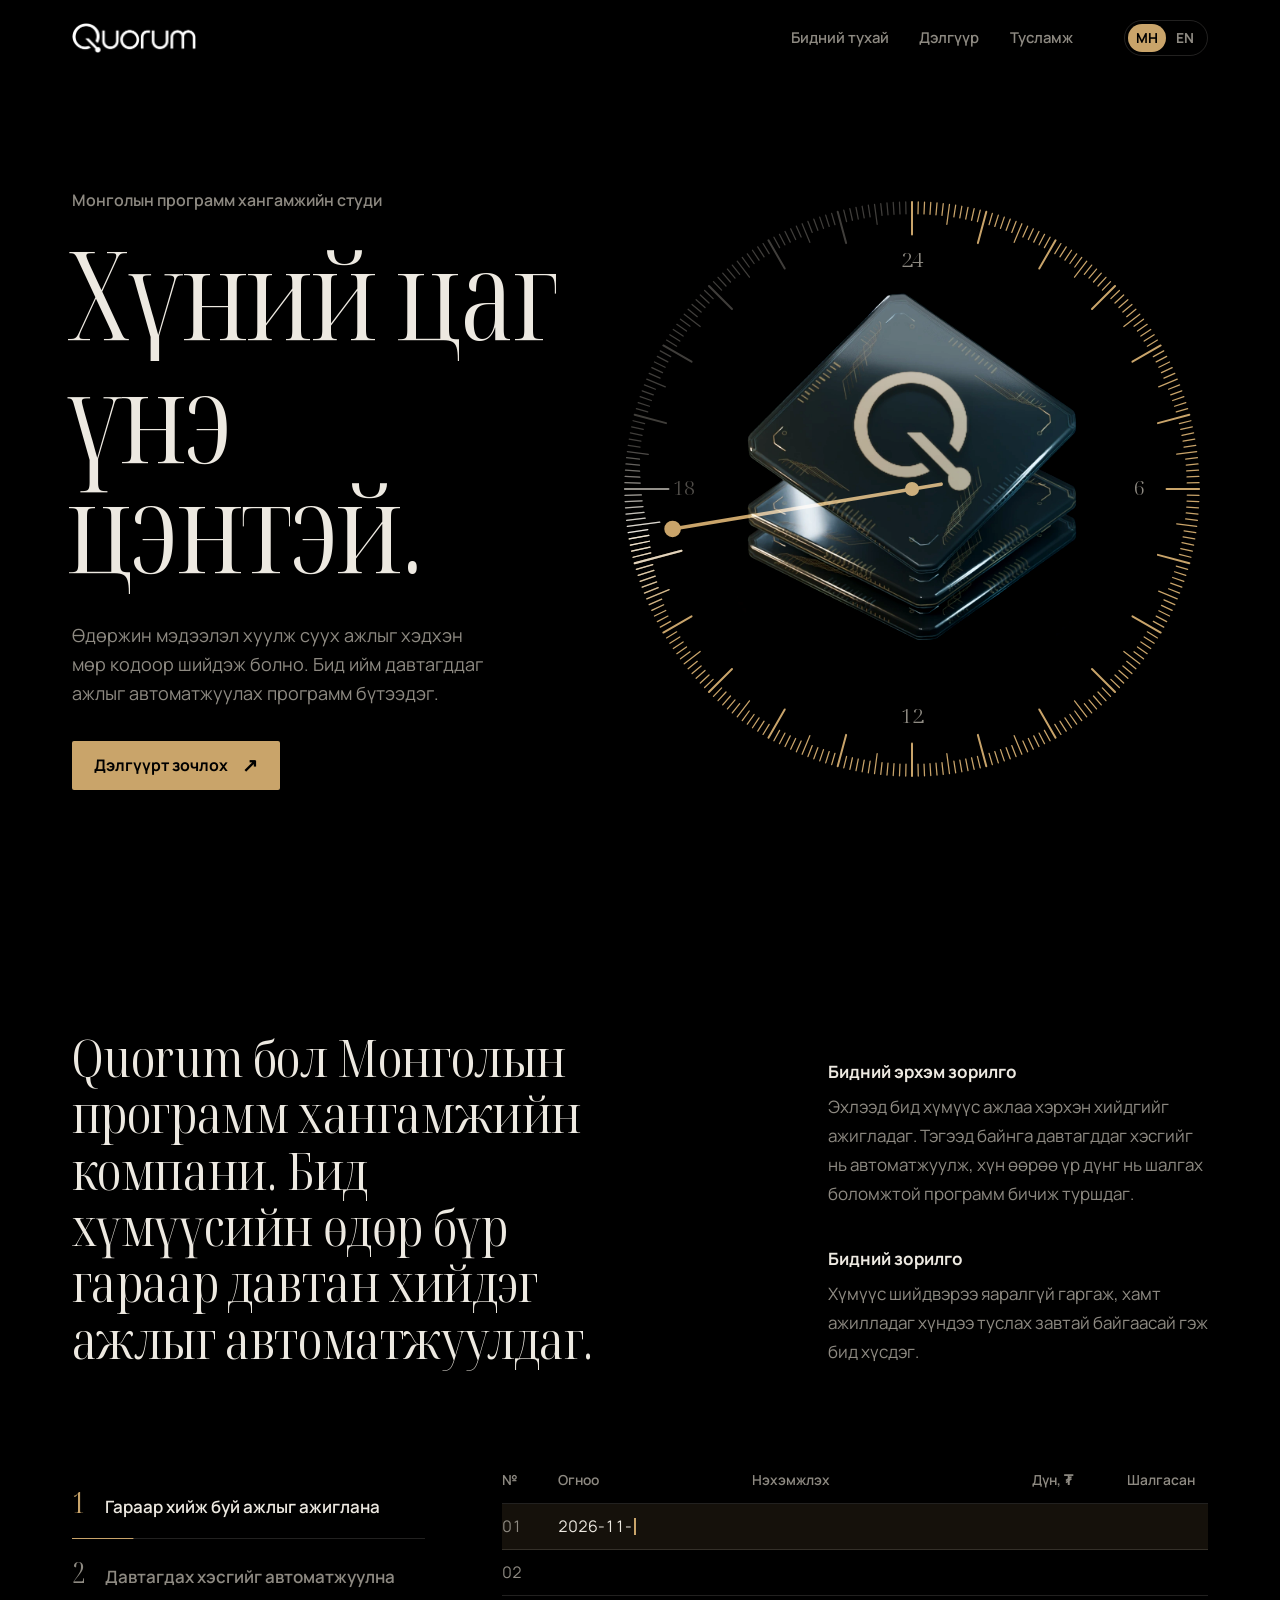
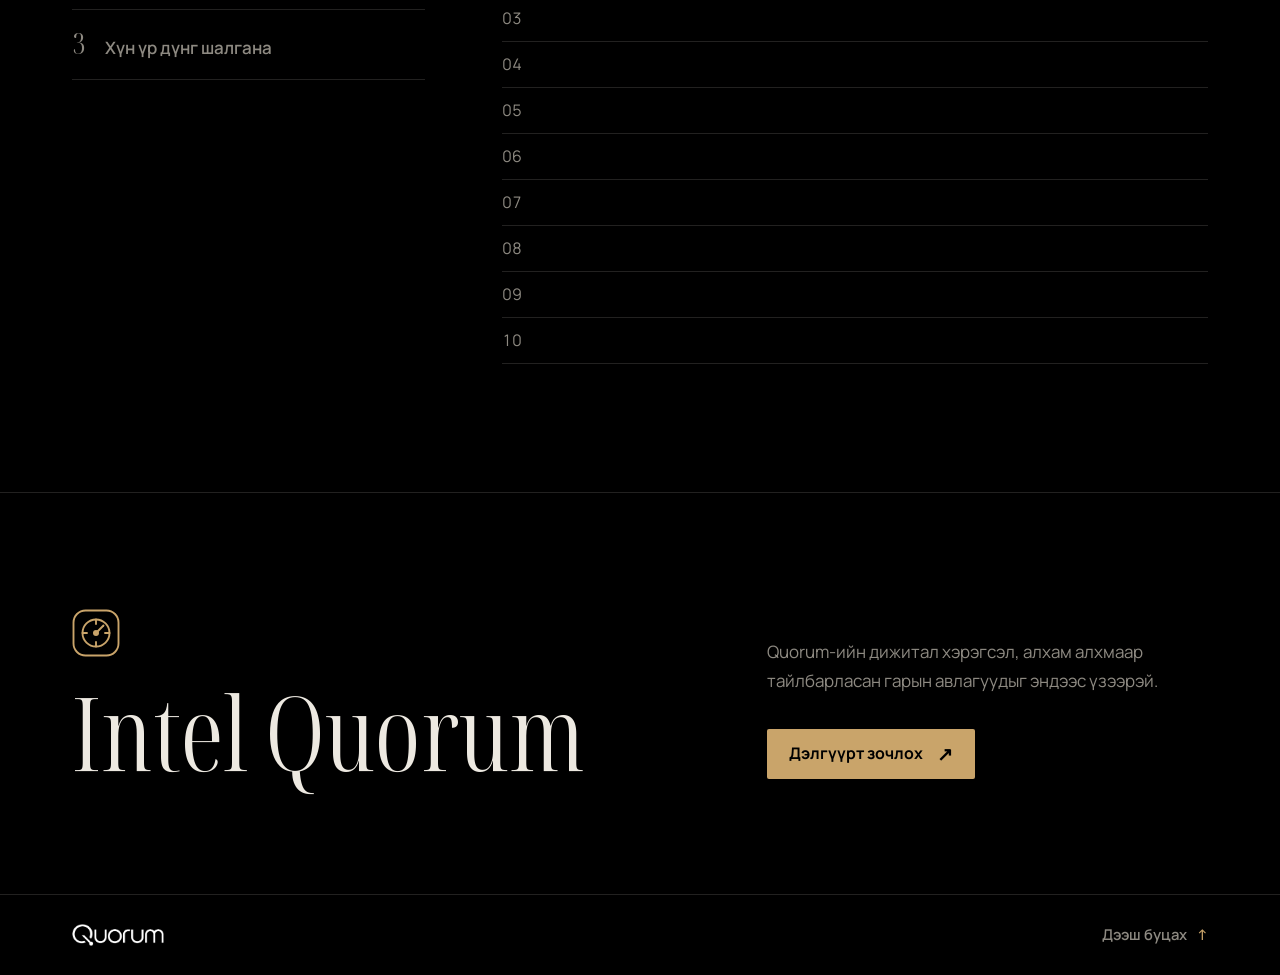
==== commit ef7341f7: "Move to black and brass, add a support page and an animated ledger Black page with brass from the gl" ====
--- a/index.html
+++ b/index.html
@@ -5,7 +5,7 @@
   <meta name="viewport" content="width=device-width,initial-scale=1">
   <title>Quorum — Монголд бүтээсэн программ хангамж</title>
   <meta name="description" content="Өдөржин мэдээлэл хуулж суух ажлыг хэдхэн мөр кодоор шийдэж болно. Бид ийм давтагддаг ажлыг автоматжуулах программ бүтээдэг.">
-  <meta name="theme-color" content="#16316e">
+  <meta name="theme-color" content="#000000">
   <meta property="og:type" content="website">
   <meta property="og:title" content="Quorum — Монголд бүтээсэн программ хангамж">
   <meta property="og:description" content="Өдөржин мэдээлэл хуулж суух ажлыг хэдхэн мөр кодоор шийдэж болно. Бид ийм давтагддаг ажлыг автоматжуулах программ бүтээдэг.">
@@ -16,8 +16,8 @@
   <link rel="alternate" hreflang="en" href="https://quorum.mn/en/">
   <link rel="alternate" hreflang="x-default" href="https://quorum.mn/">
   <link rel="icon" href="./assets/quorum.png?v=2" type="image/png">
-  <link rel="stylesheet" href="./assets/site.css?v=dial1">
-  <script src="./assets/dial.js?v=dial1" defer></script>
+  <link rel="stylesheet" href="./assets/site.css?v=brass1">
+  <script src="./assets/site.js?v=brass1" defer></script>
 </head>
 <body id="top">
   <a class="skip" href="#content">Үндсэн хэсэг рүү очих</a>
@@ -25,12 +25,11 @@
     <div class="wrap mast-inner">
       <a class="wordmark" href="./"><img src="./assets/wordmark.webp" alt="Quorum" width="504" height="121"></a>
       <nav class="main-nav" aria-label="Үндсэн цэс">
-        <a href="#story">Бидний тухай</a><a href="#store">Дэлгүүр</a><a href="#support">Тусламж</a>
+        <a href="./#story">Бидний тухай</a><a href="./#store">Дэлгүүр</a><a href="./support/" aria-current="false">Тусламж</a>
       </nav>
-      <nav class="languages" aria-label="Хэл сонгох">
-        <a href="./" lang="mn" hreflang="mn" aria-label="Монгол" aria-current="page">МН</a>
-        <a href="./en/" lang="en" hreflang="en" aria-label="English" aria-current="false">EN</a>
-      </nav>
+      <a class="lang-switch" href="./en/" hreflang="en" lang="en" aria-label="English">
+        <i class="knob" aria-hidden="true"></i><span aria-hidden="true">МН</span><span aria-hidden="true">EN</span>
+      </a>
     </div>
   </header>
   <main id="content">
@@ -55,31 +54,35 @@
         <article><h3>Бидний зорилго</h3><p>Хүмүүс шийдвэрээ яаралгүй гаргаж, хамт ажилладаг хүндээ туслах завтай байгаасай гэж бид хүсдэг.</p></article>
       </div>
     </section>
-    <figure class="place">
-      <div class="aperture">
-        <picture>
-          <source media="(max-width: 620px)" srcset="./assets/gobi-small.webp">
-          <img src="./assets/gobi.webp" width="1920" height="1080" alt="Хонгорын элсний өндөр манхны оройгоор хоёр аялагч алхаж байна." loading="lazy">
-        </picture>
+    <figure class="sheet wrap">
+      <figcaption>
+        <ol class="steps">
+          <li>Гараар хийж буй ажлыг ажиглана</li>
+          <li>Давтагдах хэсгийг автоматжуулна</li>
+          <li>Хүн үр дүнг шалгана</li>
+        </ol>
+      </figcaption>
+      <div class="ledger" aria-hidden="true">
+        <table>
+          <thead><tr><th>№</th><th>Огноо</th><th>Нэхэмжлэх</th><th>Дүн, ₮</th><th>Шалгасан</th></tr></thead>
+          <tbody></tbody>
+        </table>
       </div>
-      <figcaption class="wrap"><a href="https://commons.wikimedia.org/wiki/File:Hiking_in_Khongoryn_Els_(Unsplash).jpg">Хонгорын элс, Монгол <span aria-hidden="true">↗</span></a></figcaption>
     </figure>
-    <div class="destinations wrap">
-      <section id="store" class="destination store" aria-labelledby="shop-title">
+    <section id="store" class="store wrap" aria-labelledby="shop-title">
+      <div>
         <svg class="intel-dial" viewBox="0 0 32 32" aria-hidden="true"><rect x="1" y="1" width="30" height="30" rx="8"/><circle cx="16" cy="16" r="9"/><path d="M16 7v3m9 6h-3M16 25v-3M7 16h3"/><path class="needle" d="M16 16l5-5"/><circle class="pivot" cx="16" cy="16" r="2"/></svg>
         <h2 id="shop-title">Intel Quorum</h2>
+      </div>
+      <div>
         <p>Quorum-ийн дижитал хэрэгсэл, алхам алхмаар тайлбарласан гарын авлагуудыг эндээс үзээрэй.</p>
-        <a class="text-link" href="https://intel.quorum.mn/">Дэлгүүрт зочлох <span aria-hidden="true">↗</span></a>
-      </section>
-      <section id="support" class="destination support" aria-labelledby="support-title">
-        <h2 id="support-title">Танд юугаар туслах вэ?</h2>
-        <p>Бүтээгдэхүүн, захиалгын талаар асуух зүйл байвал манай багт имэйл бичээрэй.</p>
-        <a class="text-link" href="mailto:support@quorum.mn">support@quorum.mn</a>
-      </section>
-    </div>
+        <a class="button" href="https://intel.quorum.mn/">Дэлгүүрт зочлох<span aria-hidden="true">↗</span></a>
+      </div>
+    </section>
+
   </main>
   <footer class="wrap footer">
-    <a class="wordmark" href="#top"><img src="./assets/wordmark.webp" width="504" height="121" alt="Quorum"></a>
+    <a class="wordmark" href="./"><img src="./assets/wordmark.webp" width="504" height="121" alt="Quorum"></a>
     <a class="text-link" href="#top">Дээш буцах <span aria-hidden="true">↑</span></a>
   </footer>
 </body>
--- a/assets/site.css
+++ b/assets/site.css
@@ -32,11 +32,11 @@
 
 :root {
   color-scheme: dark;
-  --field: #16316e;   /* steppe cobalt: the one background */
-  --lume: #f2eee4;    /* text */
-  --steel: #a9b8d6;   /* secondary text, unswept ticks */
-  --dune: #d8ac7a;    /* Khongoryn Els sand: returned time, actions */
-  --rule: rgb(169 184 214 / .24);
+  --field: #000;      /* true black, so the glass render has no frame */
+  --lume: #ede9e1;    /* bone: text */
+  --muted: #8e8a82;   /* secondary text, unswept ticks */
+  --brass: #c9a46a;   /* the render's gold traces: returned time, actions */
+  --rule: rgb(237 233 225 / .14);
   --serif: "Noto Serif Display", "Didot", Georgia, serif;
   --gutter: clamp(20px, 5.6vw, 88px);
   font: 400 106.25%/1.6 Manrope, "Segoe UI", sans-serif;
@@ -47,99 +47,131 @@
 body { margin: 0; background: var(--field); }
 figure, h1, h2, h3, p { margin: 0; }
 a { color: inherit; text-decoration: none; -webkit-tap-highlight-color: transparent; }
-a:focus-visible { outline: 2px solid var(--dune); outline-offset: 5px; border-radius: 2px; }
-::selection { background: var(--dune); color: var(--field); }
+a:focus-visible { outline: 2px solid var(--brass); outline-offset: 5px; border-radius: 2px; }
+::selection { background: var(--brass); color: #000; }
 .wrap { width: min(100%, 1520px); margin-inline: auto; padding-inline: var(--gutter); }
-.skip { position: fixed; z-index: 10; left: 12px; top: -100px; background: var(--lume); color: var(--field); padding: 10px 18px; }
+.skip { position: fixed; z-index: 10; left: 12px; top: -100px; background: var(--lume); color: #000; padding: 10px 18px; }
 .skip:focus { top: 10px; }
 
-/* Masthead: same blue as the page, so it only shows its edge once the page moves under it. */
-.mast { position: sticky; top: 0; z-index: 3; background: rgb(22 49 110 / .88); backdrop-filter: blur(16px); border-bottom: 1px solid transparent; }
+/* Masthead */
+.mast { position: sticky; top: 0; z-index: 3; background: rgb(0 0 0 / .92); backdrop-filter: blur(16px); border-bottom: 1px solid transparent; view-transition-name: mast; }
 .mast-inner { height: 76px; display: flex; align-items: center; gap: clamp(24px, 4vw, 64px); }
 .wordmark { display: inline-flex; min-height: 44px; align-items: center; }
 .wordmark img { display: block; width: 124px; height: auto; }
 .main-nav { display: flex; gap: clamp(18px, 2.4vw, 38px); margin-left: auto; }
-.main-nav a, .languages a { font-size: .875rem; font-weight: 600; color: var(--steel); padding-block: 12px; transition: color .2s; }
-.main-nav a:hover, .languages a:hover { color: var(--lume); }
-.languages { display: flex; gap: 14px; }
-.languages a { position: relative; letter-spacing: .02em; }
-.languages a[aria-current="page"] { color: var(--lume); }
-.languages a[aria-current="page"]::after { content: ""; position: absolute; left: 0; right: 0; bottom: 6px; height: 2px; background: var(--dune); }
+.main-nav a { position: relative; font-size: .875rem; font-weight: 600; color: var(--muted); padding-block: 12px; transition: color .2s; }
+.main-nav a:hover, .main-nav a[aria-current="page"] { color: var(--lume); }
+.main-nav a[aria-current="page"]::after { content: ""; position: absolute; left: 0; right: 0; bottom: 6px; height: 2px; background: var(--brass); }
+
+/* One button for both languages: the brass knob sits on the current one and slides across on the way to the other. */
+.lang-switch { position: relative; display: grid; grid-template-columns: 1fr 1fr; min-height: 36px; padding: 3px; border: 1px solid var(--rule); border-radius: 999px; font-size: .8125rem; font-weight: 700; letter-spacing: .02em; transition: border-color .2s; }
+.lang-switch span { position: relative; z-index: 1; display: grid; place-items: center; min-width: 38px; color: var(--muted); transition: color .2s; }
+.lang-switch .knob { position: absolute; top: 3px; bottom: 3px; left: 3px; width: calc(50% - 3px); border-radius: inherit; background: var(--brass); transition: translate .35s cubic-bezier(.3, 1.4, .5, 1); view-transition-name: lang-knob; }
+html:lang(en) .lang-switch .knob { translate: 100%; }
+html:lang(mn) .lang-switch span:first-of-type, html:lang(en) .lang-switch span:last-of-type { color: #000; }
+.lang-switch:hover { border-color: var(--muted); }
+.lang-switch:hover span { color: var(--lume); }
+html:lang(mn) .lang-switch:hover span:first-of-type, html:lang(en) .lang-switch:hover span:last-of-type { color: #000; }
+html:lang(mn) .lang-switch:hover .knob { translate: 14%; }
+html:lang(en) .lang-switch:hover .knob { translate: 86%; }
 
 /* Hero */
 .hero { overflow: hidden; }
 .hero-grid { display: grid; grid-template-columns: minmax(0, 5fr) minmax(0, 6fr); align-items: center; gap: clamp(24px, 4vw, 72px); min-height: min(calc(100svh - 76px), 960px); padding-block: clamp(40px, 5vw, 72px); }
-.studio { font-size: .9375rem; font-weight: 600; color: var(--steel); }
+.studio { font-size: .9375rem; font-weight: 600; color: var(--muted); }
 h1 { font: 340 clamp(4.4rem, 9.6vw, 9.75rem)/.9 var(--serif); font-stretch: 62.5%; letter-spacing: -.012em; margin: .2em 0 .32em -.04em; }
 h1 .line { display: block; overflow: hidden; padding: .12em 0 .1em; margin: -.12em 0 -.1em; }
 h1 .line > span { display: block; }
-.hero-desc { font-size: clamp(1.0625rem, 1.25vw, 1.25rem); line-height: 1.6; max-width: 38ch; color: var(--steel); text-wrap: pretty; }
-.button { display: inline-flex; align-items: center; gap: 14px; min-height: 48px; margin-top: clamp(28px, 2.6vw, 40px); padding: 12px 22px; border-radius: 2px; background: var(--dune); color: var(--field); font-weight: 700; font-size: .9375rem; transition: background-color .2s; }
+.hero-desc { font-size: clamp(1.0625rem, 1.25vw, 1.25rem); line-height: 1.6; max-width: 38ch; color: var(--muted); text-wrap: pretty; }
+.button { display: inline-flex; align-items: center; gap: 14px; min-height: 48px; margin-top: clamp(28px, 2.6vw, 40px); padding: 12px 22px; border-radius: 2px; background: var(--brass); color: #000; font-weight: 700; font-size: .9375rem; transition: background-color .2s; }
 .button span { font-size: 1.1rem; line-height: 1; transition: translate .25s; }
 .button:hover { background: var(--lume); }
 .button:hover span { translate: 2px -2px; }
 .instrument { position: relative; aspect-ratio: 1; width: min(100%, calc(100svh - 150px)); justify-self: end; }
 .dial { position: absolute; inset: 0; width: 100%; height: 100%; }
-/* The render's black ground vanishes under screen blending; the hand drawn beneath shows through the glass. */
+/* Screen blending drops the render's black ground; the hand drawn beneath shows through the glass. */
 .core { position: absolute; left: 12%; top: 11%; width: 76%; height: auto; mix-blend-mode: screen; filter: contrast(1.14); clip-path: circle(47%); pointer-events: none; }
 
 /* Story */
-.story { display: grid; grid-template-columns: minmax(0, 7fr) minmax(0, 4fr); align-items: end; gap: clamp(36px, 7vw, 120px); padding-block: clamp(80px, 10vw, 168px) clamp(64px, 8vw, 128px); }
+.story { display: grid; grid-template-columns: minmax(0, 7fr) minmax(0, 4fr); align-items: end; gap: clamp(36px, 7vw, 120px); padding-block: clamp(80px, 10vw, 168px) clamp(64px, 8vw, 120px); }
 .story h2 { font: 360 clamp(2.125rem, 4vw, 3.75rem)/1.1 var(--serif); font-stretch: 75%; letter-spacing: -.008em; text-wrap: pretty; max-width: 22ch; }
 .principles { display: grid; gap: 36px; }
 .principles h3 { font-size: 1rem; font-weight: 700; margin-bottom: 8px; }
-.principles p, .destination p { color: var(--steel); line-height: 1.7; text-wrap: pretty; max-width: 40ch; }
+.principles p, .store p { color: var(--muted); line-height: 1.7; text-wrap: pretty; max-width: 40ch; }
 
-/* Photograph: opens from the dial's round window to the full landscape as it scrolls in. */
-.aperture { overflow: hidden; }
-.aperture img { display: block; width: 100%; height: auto; aspect-ratio: 16 / 9; max-height: 88svh; object-fit: cover; object-position: 70% 50%; }
-.place figcaption { padding-top: 14px; font-size: .8125rem; }
-.place figcaption a { color: var(--steel); display: inline-block; padding-block: 10px; }
-.place figcaption a:hover { color: var(--lume); }
+/* The ledger: two rows typed by hand, the rest filled by software, then each row checked by a person. */
+.sheet { display: grid; grid-template-columns: minmax(0, 4fr) minmax(0, 8fr); gap: clamp(32px, 6vw, 96px); align-items: start; padding-bottom: clamp(80px, 10vw, 160px); }
+.steps { list-style: none; margin: 0; padding: 0; counter-reset: step; }
+.steps li { counter-increment: step; position: relative; display: flex; gap: 20px; align-items: baseline; padding: 18px 0; border-bottom: 1px solid var(--rule); color: var(--muted); font-weight: 600; transition: color .3s; }
+.steps li::before { content: counter(step); min-width: 1ch; font: 340 1.75rem/1 var(--serif); font-stretch: 62.5%; transition: color .3s; }
+.steps li::after { content: ""; position: absolute; left: 0; right: 0; bottom: -1px; height: 1px; background: var(--brass); scale: var(--p, 0) 1; transform-origin: left; transition: scale .25s linear; }
+.steps li.now { color: var(--lume); }
+.steps li.now::before, .steps li.done::before { color: var(--brass); }
+.ledger table { width: 100%; border-collapse: collapse; font-size: .9375rem; font-variant-numeric: tabular-nums; }
+.ledger th { text-align: left; font-size: .8125rem; font-weight: 600; color: var(--muted); padding: 0 16px 12px 0; border-bottom: 1px solid var(--rule); }
+.ledger td { height: 46px; padding: 0 16px 0 0; border-bottom: 1px solid var(--rule); white-space: nowrap; }
+.ledger :is(th, td):first-child { width: 3.5em; color: var(--muted); }
+.ledger :is(th, td):nth-child(4) { text-align: right; padding-right: 40px; }
+.ledger :is(th, td):last-child { width: 6em; text-align: center; padding-right: 0; }
+.ledger tr.now td { background: rgb(201 164 106 / .1); }
+.ledger td.typing::after { content: ""; display: inline-block; width: 2px; height: 1.05em; margin-left: 2px; vertical-align: -.15em; background: var(--brass); animation: blink 1s steps(1) infinite; }
+.ledger tr.auto td { animation: ink .9s ease-out both; }
+.ledger .ok.on::before { content: ""; display: inline-block; width: .38em; height: .72em; border: solid var(--brass); border-width: 0 2px 2px 0; rotate: 45deg; animation: tick .35s cubic-bezier(.3, 1.6, .5, 1) both; }
+@keyframes blink { 50% { opacity: 0; } }
+@keyframes ink { from { color: var(--brass); background: rgb(201 164 106 / .16); } }
+@keyframes tick { from { scale: 0; } }
 
-/* Store and support */
-.destinations { display: grid; grid-template-columns: 1fr 1fr; gap: clamp(40px, 8vw, 140px); padding-block: clamp(72px, 9vw, 150px); }
-.destination h2 { font: 360 clamp(2.75rem, 5.4vw, 5rem)/1 var(--serif); font-stretch: 62.5%; margin-bottom: 18px; }
-.intel-dial { display: block; width: 48px; height: 48px; margin-bottom: 28px; fill: none; stroke: var(--dune); stroke-width: 1.25; stroke-linecap: round; }
-.intel-dial .pivot { fill: var(--dune); stroke: none; }
+/* Store */
+.store { display: grid; grid-template-columns: minmax(0, 7fr) minmax(0, 5fr); align-items: end; gap: clamp(36px, 6vw, 96px); padding-block: clamp(72px, 9vw, 150px); border-top: 1px solid var(--rule); }
+.store h2 { font: 340 clamp(3.5rem, 8vw, 8rem)/.92 var(--serif); font-stretch: 62.5%; }
+.intel-dial { display: block; width: 48px; height: 48px; margin-bottom: 28px; fill: none; stroke: var(--brass); stroke-width: 1.25; stroke-linecap: round; }
+.intel-dial .pivot { fill: var(--brass); stroke: none; }
 .intel-dial .needle { transform-origin: 16px 16px; transition: rotate .7s cubic-bezier(.3, 1.6, .5, 1); }
 .store:hover .needle, .store:focus-within .needle { rotate: 90deg; }
-.support { padding-top: 76px; }
-.text-link { display: inline-flex; align-items: center; gap: 10px; min-height: 44px; margin-top: 18px; font-weight: 600; text-decoration: underline 1px var(--rule); text-underline-offset: 7px; transition: text-decoration-color .2s; }
-.text-link:hover { text-decoration-color: var(--dune); }
-.text-link span { color: var(--dune); text-decoration: none; }
+
+/* Support page */
+.support-page { display: grid; grid-template-columns: minmax(0, 7fr) minmax(0, 4fr); column-gap: clamp(36px, 7vw, 120px); align-content: center; align-items: end; min-height: calc(100svh - 76px - 81px); padding-block: clamp(56px, 8vw, 120px); }
+.support-page > :not(.include) { grid-column: 1; }
+.support-page h1 { font-size: clamp(3.75rem, 8.4vw, 8.5rem); margin-bottom: .2em; }
+.lede { font-size: clamp(1.0625rem, 1.3vw, 1.25rem); color: var(--muted); max-width: 36ch; text-wrap: pretty; }
+.address { position: relative; justify-self: start; margin-top: clamp(36px, 4vw, 56px); padding-bottom: 8px; font: 340 clamp(2.25rem, 5vw, 4.5rem)/1.1 var(--serif); font-stretch: 75%; color: var(--brass); }
+.address::after { content: ""; position: absolute; left: 0; right: 0; bottom: 0; height: 2px; background: var(--brass); scale: 0 1; transform-origin: right; transition: scale .5s cubic-bezier(.2, .8, .2, 1); }
+.address:hover::after, .address:focus-visible::after { scale: 1 1; transform-origin: left; }
+.include { grid-column: 2; grid-row: 1 / span 3; align-self: end; }
+.include h2 { font-size: 1rem; font-weight: 700; margin-bottom: 14px; }
+.include ul { list-style: none; margin: 0; padding: 0; border-top: 1px solid var(--rule); }
+.include li { padding: 14px 0; border-bottom: 1px solid var(--rule); color: var(--muted); }
 
 .footer { display: flex; align-items: center; justify-content: space-between; padding-block: 18px; border-top: 1px solid var(--rule); }
 .footer .wordmark img { width: 92px; }
-.footer .text-link { margin: 0; font-size: .875rem; color: var(--steel); }
+.text-link { display: inline-flex; align-items: center; gap: 10px; min-height: 44px; font-size: .875rem; font-weight: 600; color: var(--muted); transition: color .2s; }
+.text-link:hover { color: var(--lume); }
+.text-link span { color: var(--brass); }
 
-/* Motion: one load sequence in the hero (the dial is drawn by dial.js), plus scroll-linked reveals. */
+/* Motion: the hero load sequence (dial drawn by site.js), page-to-page transitions, and the mast edge. */
 @keyframes rise { from { translate: 0 108%; } }
 @keyframes appear { from { opacity: 0; } }
 @keyframes settle-in { from { opacity: 0; scale: .9; } }
-@keyframes aperture { from { clip-path: circle(14%); } to { clip-path: circle(72%); } }
-@keyframes drift { from { scale: 1.2; } }
 @keyframes mast-edge { to { border-bottom-color: var(--rule); } }
 @media (prefers-reduced-motion: no-preference) {
+  @view-transition { navigation: auto; }
   h1 .line > span { animation: rise 1s cubic-bezier(.2, .8, .1, 1) both; }
   h1 .line + .line > span { animation-delay: .14s; }
-  .studio, .hero-desc, .hero-copy .button { animation: appear .9s ease-out .55s both; }
+  .studio, .hero-desc, .hero-copy .button, .lede, .address, .include { animation: appear .9s ease-out .5s both; }
   .core { animation: settle-in 1.6s cubic-bezier(.2, .8, .2, 1) .25s both; }
-  @supports (animation-timeline: view()) {
-    .place { view-timeline-name: --place; }
-    .aperture { animation: aperture linear both; animation-timeline: --place; animation-range: entry 10% cover 50%; }
-    .aperture img { animation: drift linear both; animation-timeline: --place; animation-range: entry 0% cover 60%; }
+  @supports (animation-timeline: scroll()) {
     .mast { animation: mast-edge linear both; animation-timeline: scroll(); animation-range: 0 160px; }
   }
 }
 @media (prefers-reduced-motion: reduce) {
   :root { scroll-behavior: auto; }
   .mast { border-bottom-color: var(--rule); }
+  .lang-switch .knob { transition: none; }
 }
 
 @media (max-width: 1000px) {
-  .hero-grid { grid-template-columns: minmax(0, 1fr) minmax(0, 1fr); }
-  .story { grid-template-columns: 1fr; align-items: start; }
+  .story, .sheet, .store, .support-page { grid-template-columns: 1fr; align-items: start; }
+  .include { grid-column: 1; grid-row: auto; margin-top: 56px; }
 }
 @media (max-width: 760px) {
   .mast-inner { height: 64px; gap: 16px; }
@@ -148,10 +180,11 @@
   .hero-grid { grid-template-columns: 1fr; min-height: 0; padding-block: 16px 56px; gap: 20px; }
   h1 { font-size: clamp(3.75rem, 19vw, 6.5rem); }
   .instrument { order: -1; width: min(84%, 420px); justify-self: center; }
-  .aperture img { aspect-ratio: 4 / 5; object-position: 86% 50%; }
-  .destinations { grid-template-columns: 1fr; }
-  .support { padding-top: 0; }
+  .support-page { min-height: 0; }
+  .ledger :is(th, td):nth-child(2) { display: none; }
+  .ledger :is(th, td):nth-child(4) { padding-right: 20px; }
 }
 @media (forced-colors: active) {
   .wordmark { background: Canvas; forced-color-adjust: none; }
+  .lang-switch .knob { background: Highlight; }
 }
